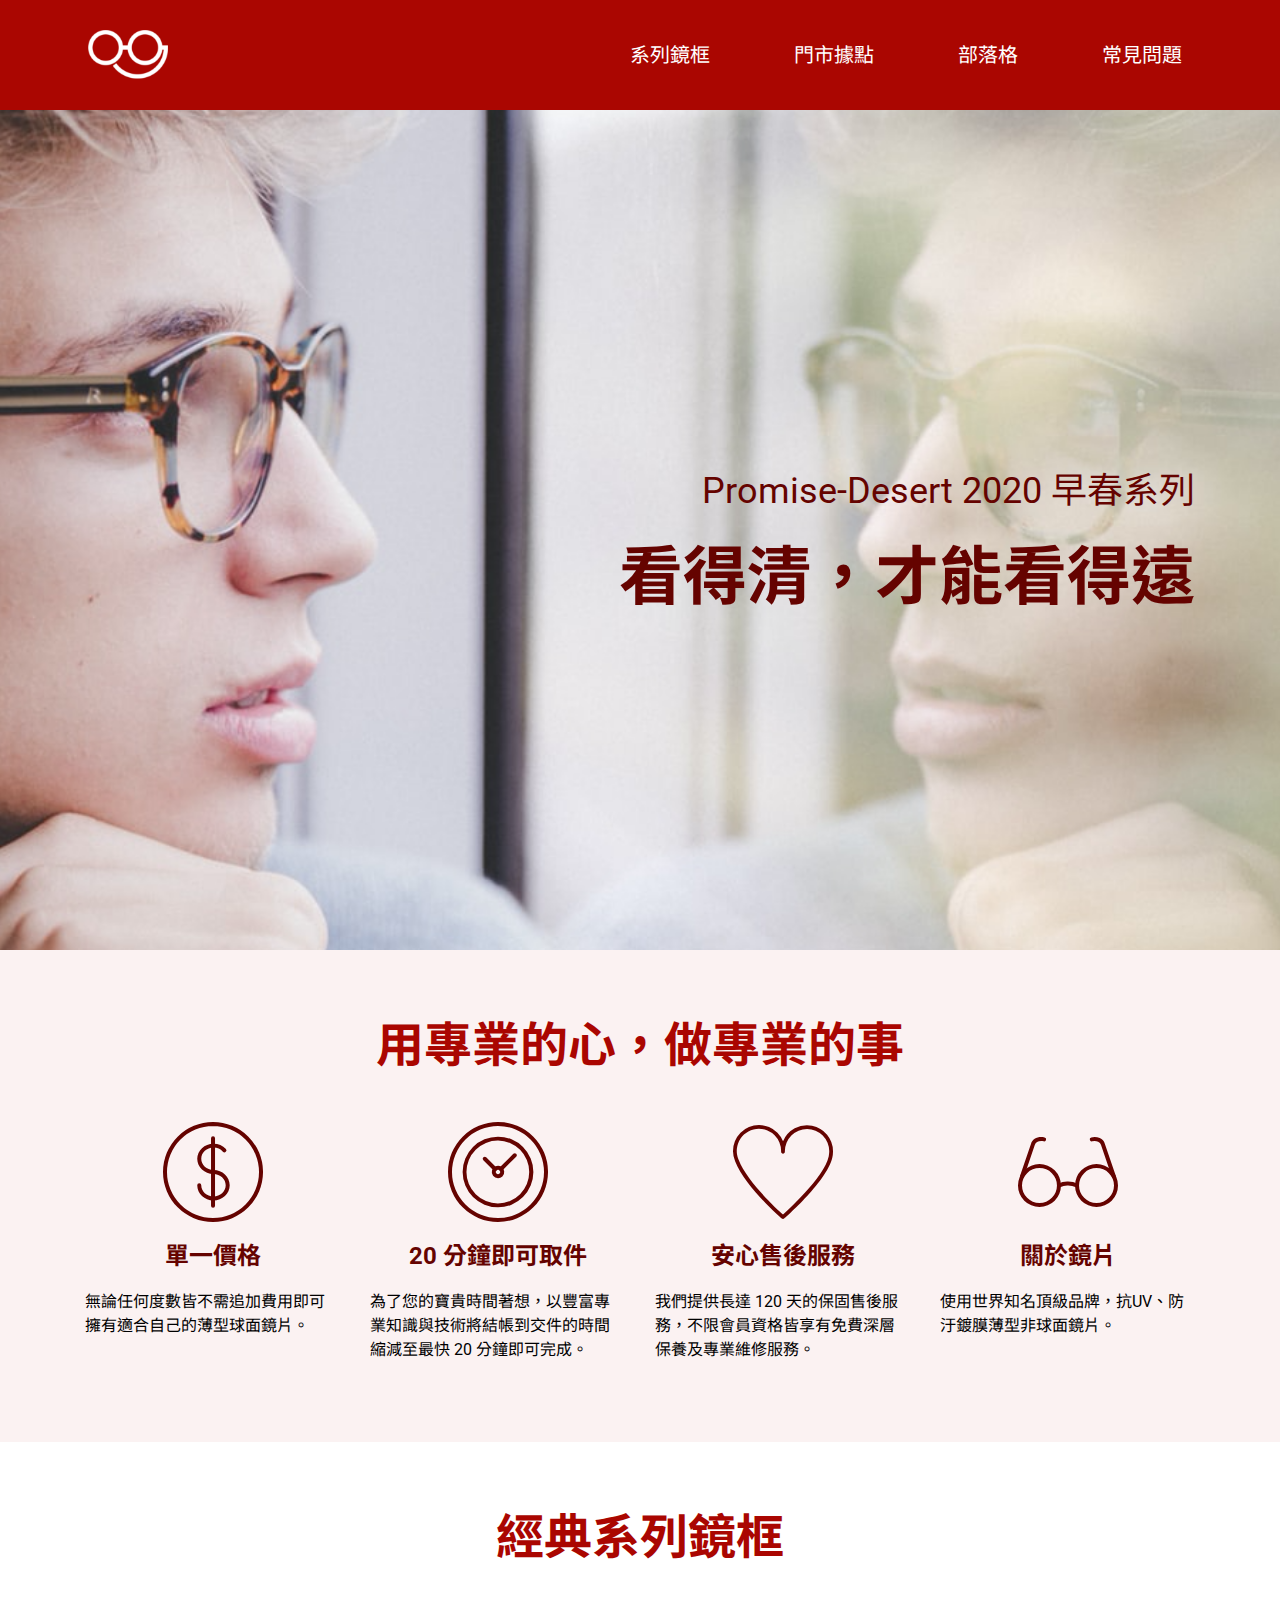
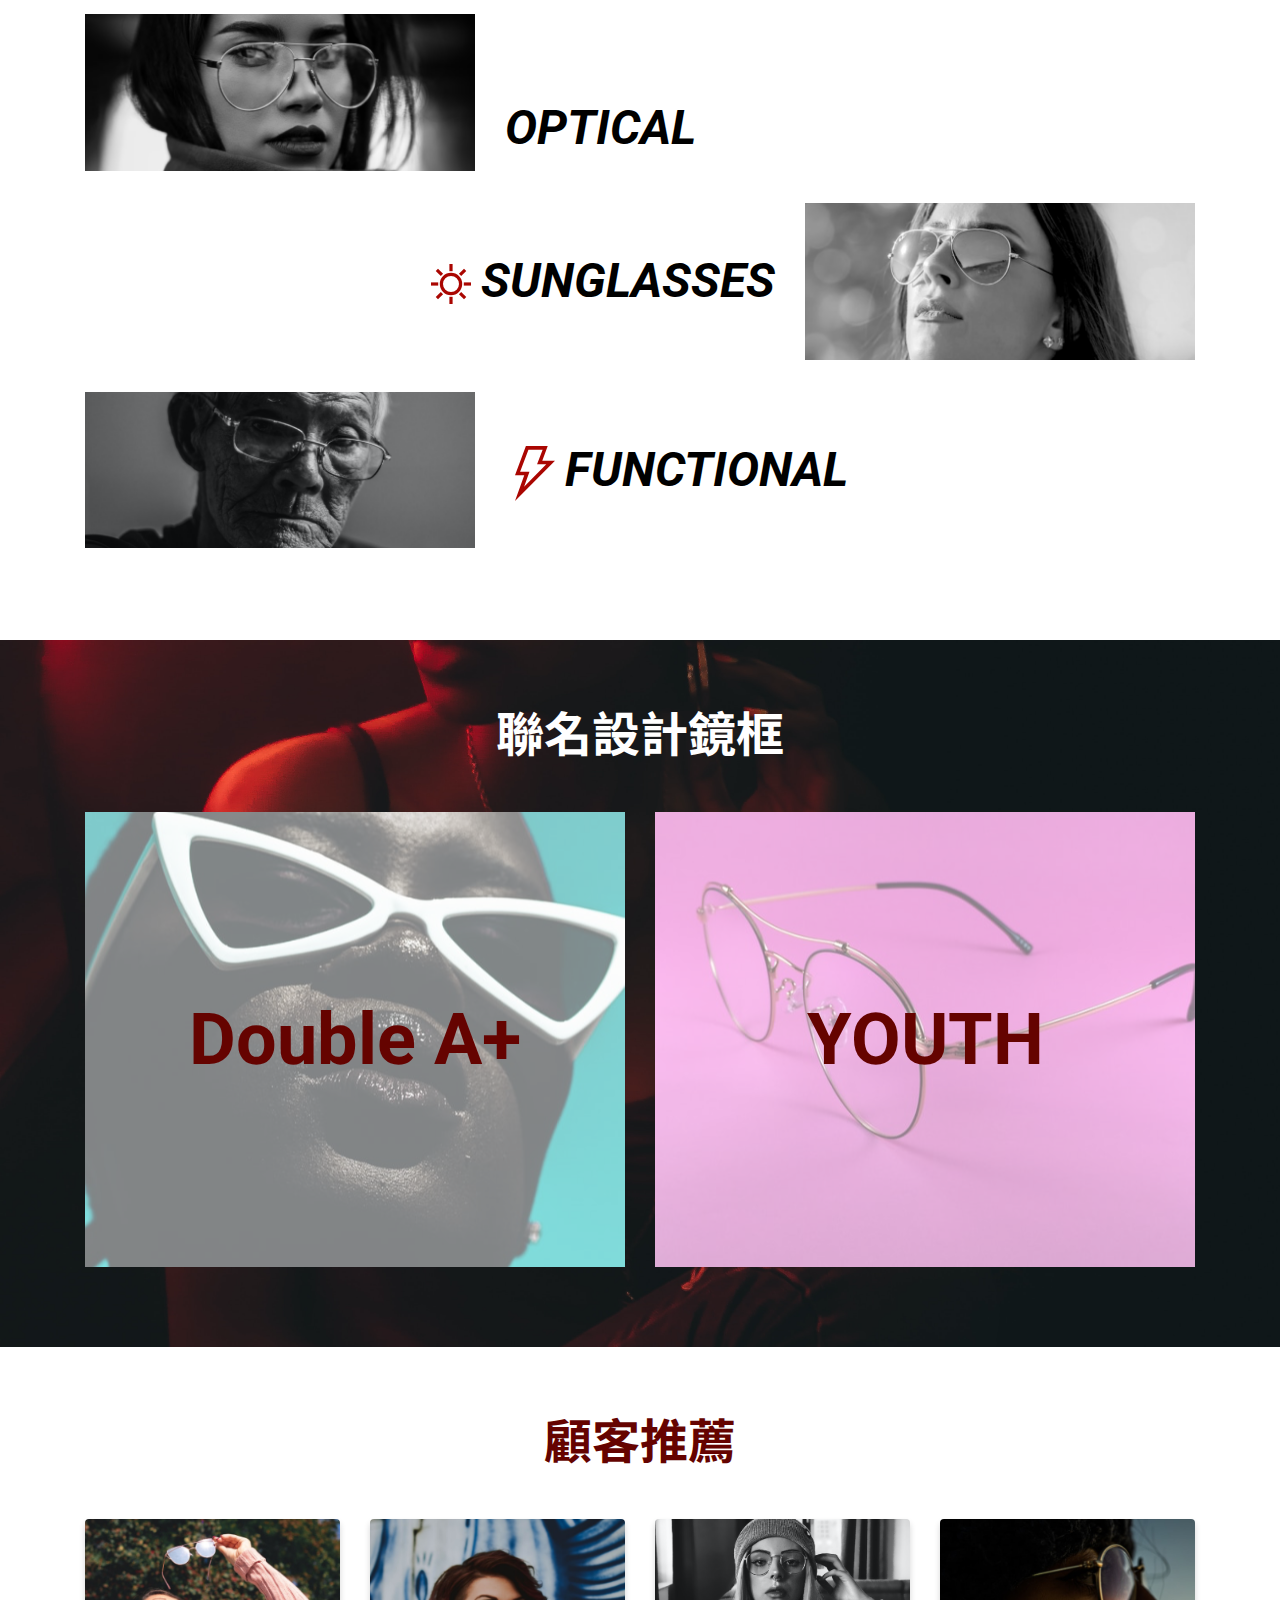
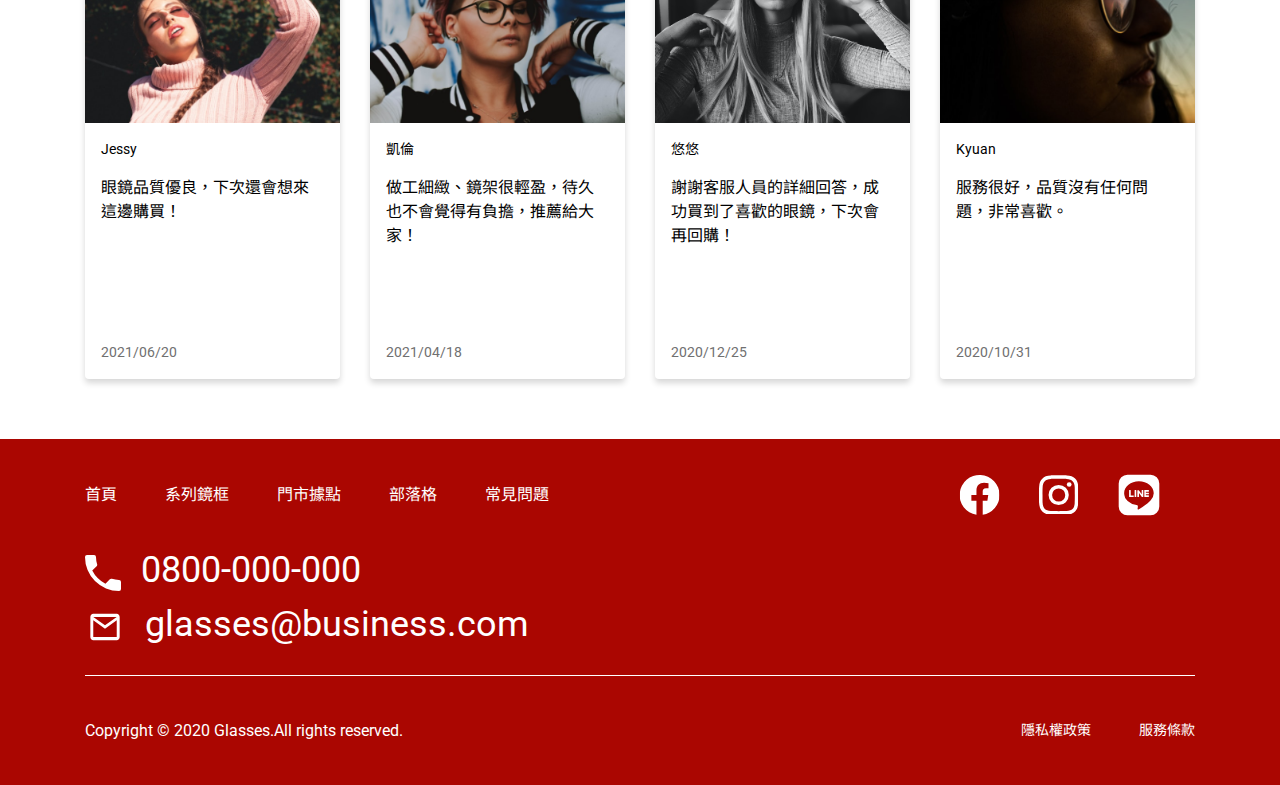
==== index.html @ 56a9c747 "Update 2021-07-23T05:06:41.231Z" ====
<!DOCTYPE html>
<html lang="en">
  <head>
    <meta charset="UTF-8" />
    <meta name="viewport" content="width=device-width, initial-scale=1.0" />
    <meta http-equiv="X-UA-Compatible" content="ie=edge" />
    <title>首頁</title>
    <link rel="stylesheet" href="./assets/style/all.css" />
    <link href="https://fonts.googleapis.com/css?family=Material+Icons|Material+Icons+Outlined|Material+Icons+Two+Tone|Material+Icons+Round|Material+Icons+Sharp" rel="stylesheet">
  </head>

  <body>
    <header class="header">
      <img src="assets/images/logo.png" alt="logo" class="logo" />
      <ul>
        <li class="nav-item"><a href="#" class="nav-link">系列鏡框</a></li>
        <li class="nav-item"><a href="#" class="nav-link">門市據點</a></li>
        <li class="nav-item"><a href="#" class="nav-link">部落格</a></li>
        <li class="nav-item"><a href="#" class="nav-link">常見問題</a></li>
      </ul>
    </header>

    
<!-- 第一區 banner -->
<div class="banner">
  <div class="container">
    <p><span>Promise-Desert 2020 早春系列</span><br>看得清，才能看得遠</p>
  </div>
</div>
<!-- 第二區 專業 profession -->
<section class="profession">
  <div class="container">
    <h2>用專業的心，做專業的事</h2>
    <ul>
      <li>
        <img src="./assets/images/icon-dollar.svg" alt="icon">
        <h3>單一價格</h3>
        <p>無論任何度數皆不需追加費用即可擁有適合自己的薄型球面鏡片。</p>
      </li>
      <li>
        <img src="./assets/images/icon-clock.svg" alt="icon">
        <h3>20 分鐘即可取件</h3>
        <p>為了您的寶貴時間著想，以豐富專業知識與技術將結帳到交件的時間縮減至最快 20 分鐘即可完成。</p>
      </li>
      <li>
        <img src="./assets/images/icon-heart.svg" alt="icon">
        <h3>安心售後服務</h3>
        <p>我們提供長達 120 天的保固售後服務，不限會員資格皆享有免費深層保養及專業維修服務。</p>
      </li>
      <li>
        <img src="./assets/images/icon-glasses.svg" alt="icon">
        <h3>關於鏡片</h3>
        <p>使用世界知名頂級品牌，抗UV、防汙鍍膜薄型非球面鏡片。</p>
      </li>
    </ul>
  </div>
</section>
<!-- 第三區 經典系列 classic -->
<section class="classic">
  <div class="container">
    <h2>經典系列鏡框</h2>
    <ul class="products-list">
      <li><img class="product" src="./assets/images/product-1.png" alt=""><p><span class="material-icons-outlined">
        auto_awesome
        </span>optical</p></li>
      <li class="row-reverse"><img class="product" src="./assets/images/product-2.png" alt=""><p><img class="icon" src="./assets/images/icon-sun.svg" alt="icon">sunglasses</p></li>
      <li><img class="product" src="./assets/images/product-3.png" alt=""><p><img class="icon" src="./assets/images/icon-thunder.svg" alt="icon">functional</p></li>
    </ul>
  </div>
</section>
<!-- 第四區 聯名設計 design -->
<section class="design">
  <div class="container">
    <h2>聯名設計鏡框</h2>
    <div class="design-products">
      <div class="design-product-1">
        <p>Double A+</p>
      </div>
      <div class="design-product-2">
        <p>YOUTH</p>
      </div>
    </div>
  </div>
</section>
<!-- 第五區 custom suggest -->
<section class="custom-suggest">
  <div class="container">
    <h2>顧客推薦</h2>
    <ul class="custom-list">
      <li>
        <div class="card">
          <div class="thumb-1"></div>
          <article>
            <div>
              <h3>Jessy</h3>
              <p>眼鏡品質優良，下次還會想來這邊購買！</p>
            </div>
            <span>2021/06/20</span>
          </article>
        </div>
      </li>
      <li>
        <div class="card">
          <div class="thumb-2"></div>
          <article>
            <div>
              <h3>凱倫</h3>
              <p>做工細緻、鏡架很輕盈，待久也不會覺得有負擔，推薦給大家！</p>
            </div>
            <span>2021/04/18</span>
          </article>
        </div>
      </li>
      <li>
        <div class="card">
          <div class="thumb-3"></div>
          <article>
            <div>
              <h3>悠悠</h3>
              <p>謝謝客服人員的詳細回答，成功買到了喜歡的眼鏡，下次會再回購！</p>
            </div>
            <span>2020/12/25</span>
          </article>
        </div>
      </li>
      <li>
        <div class="card">
          <div class="thumb-4"></div>
          <article>
            <div>
              <h3>Kyuan</h3>
              <p>服務很好，品質沒有任何問題，非常喜歡。</p>
            </div>
            <span>2020/10/31</span>
          </article>
        </div>
      </li>
    </ul>
  </div>
</section>


    <footer class="footer">
      <div class="container">
        <div class="nav">
          <div>
            <ul class="nav-list">
              <li><a href="#">首頁</a></li>
              <li><a href="#">系列鏡框</a></li>
              <li><a href="#">門市據點</a></li>
              <li><a href="#">部落格</a></li>
              <li><a href="#">常見問題</a></li>
            </ul>
            <ul class="contact-list">
              <li>
                <a href="telto:0800-000-000"
                  ><img
                    class="phone"
                    src="./assets/images/icon-phone.svg"
                    alt="icon-phone"
                  />0800-000-000</a
                >
              </li>
              <li>
                <a href="mailto:glasses@business.com"
                  ><img
                    class="mail"
                    src="./assets/images/icon-mail.svg"
                    alt="icon-phone"
                  />glasses@business.com</a
                >
              </li>
            </ul>
          </div>
          <ul class="social-list">
            <li>
              <a href="#"
                ><img src="./assets/images/icon-fb.svg" alt="facebook"
              /></a>
            </li>
            <li>
              <a href="#"
                ><img src="./assets/images/icon-ig.svg" alt="instagram"
              /></a>
            </li>
            <li>
              <a href="#"
                ><img src="./assets/images/icon-line.svg" alt="line"
              /></a>
            </li>
          </ul>
        </div>
        <div class="copyright">
          <p>Copyright © 2020 Glasses.All rights reserved.</p>
          <ul>
            <li><a href="#">隱私權政策</a></li>
            <li><a href="#">服務條款</a></li>
          </ul>
        </div>
      </div>
    </footer>
    <script src="./assets/js/vendors.js"></script>
    <script src="./assets/js/all.js"></script>
  </body>
</html>
---- assets/style/all.css ----
/* http://meyerweb.com/eric/tools/css/reset/ 
   v2.0 | 20110126
   License: none (public domain)
*/
@import url("https://fonts.googleapis.com/css2?family=Roboto:ital,wght@0,400;1,900&display=swap");
@import url("https://fonts.googleapis.com/css2?family=Noto+Sans+TC:wght@400;500;700&family=Roboto:ital,wght@0,400;0,500;1,900&display=swap");
html, body, div, span, applet, object, iframe,
h1, h2, h3, h4, h5, h6, p, blockquote, pre,
a, abbr, acronym, address, big, cite, code,
del, dfn, em, img, ins, kbd, q, s, samp,
small, strike, strong, sub, sup, tt, var,
b, u, i, center,
dl, dt, dd, ol, ul, li,
fieldset, form, label, legend,
table, caption, tbody, tfoot, thead, tr, th, td,
article, aside, canvas, details, embed,
figure, figcaption, footer, header, hgroup,
menu, nav, output, ruby, section, summary,
time, mark, audio, video {
  margin: 0;
  padding: 0;
  border: 0;
  font-size: 100%;
  font: inherit;
  vertical-align: baseline; }

/* HTML5 display-role reset for older browsers */
article, aside, details, figcaption, figure,
footer, header, hgroup, menu, nav, section {
  display: block; }

body {
  line-height: 1.5;
  font-family: "Roboto", "Noto Sans TC", -apple-system, BlinkMacSystemFont, "Microsoft JhengHei", "Segoe UI",  "Helvetica Neue", Arial, sans-serif, "Apple Color Emoji", "Segoe UI Emoji", "Segoe UI Symbol"; }

ol, ul {
  list-style: none; }

blockquote, q {
  quotes: none; }

blockquote:before, blockquote:after,
q:before, q:after {
  content: '';
  content: none; }

table {
  border-collapse: collapse;
  border-spacing: 0; }

img {
  max-width: 100%;
  height: auto;
  vertical-align: middle; }

*, *::before, *::after {
  -webkit-box-sizing: border-box;
          box-sizing: border-box; }

a {
  text-decoration: none;
  display: block; }

.container {
  max-width: 1140px;
  padding: 0 15px;
  margin: 0 auto;
  width: 100%; }

.row-reverse {
  -webkit-box-orient: horizontal;
  -webkit-box-direction: reverse;
      -ms-flex-direction: row-reverse;
          flex-direction: row-reverse; }

.m-0 {
  margin: 0; }

.header {
  background: #AA0601;
  display: -webkit-box;
  display: -ms-flexbox;
  display: flex;
  -webkit-box-pack: justify;
      -ms-flex-pack: justify;
          justify-content: space-between;
  padding: 30px 88px; }
  @media (max-width: 767px) {
    .header {
      padding: 0;
      -webkit-box-orient: vertical;
      -webkit-box-direction: normal;
          -ms-flex-direction: column;
              flex-direction: column;
      -ms-flex-wrap: wrap;
          flex-wrap: wrap;
      max-width: 100%; } }
  .header ul {
    display: -webkit-box;
    display: -ms-flexbox;
    display: flex;
    -ms-flex-wrap: wrap;
        flex-wrap: wrap;
    -webkit-box-align: center;
        -ms-flex-align: center;
            align-items: center; }
    .header ul .nav-item {
      margin-left: 64px; }
      @media (max-width: 768px) {
        .header ul .nav-item {
          margin-left: 40px; } }
      @media (max-width: 767px) {
        .header ul .nav-item {
          width: 50%;
          margin: 0;
          border: 1px solid #fff;
          text-align: center; } }
    .header ul .nav-link {
      color: #fff;
      font-size: 1.25rem;
      padding: 10px; }
  .header .logo {
    width: 80px;
    height: 49px; }
    @media (max-width: 767px) {
      .header .logo {
        -ms-flex-item-align: center;
            align-self: center;
        width: 48px;
        height: 29px;
        margin: 10px 0; } }

.footer {
  background: #AA0601;
  padding: 32px 0; }
  .footer .container {
    color: #fff; }
    .footer .container a {
      color: #fff; }
  .footer .nav {
    display: -webkit-box;
    display: -ms-flexbox;
    display: flex;
    -webkit-box-pack: justify;
        -ms-flex-pack: justify;
            justify-content: space-between;
    -webkit-box-align: start;
        -ms-flex-align: start;
            align-items: flex-start;
    margin-bottom: 24px; }
  .footer .nav-list {
    display: -webkit-box;
    display: -ms-flexbox;
    display: flex;
    margin-bottom: 24px; }
    .footer .nav-list li {
      margin-right: 24px; }
    .footer .nav-list a {
      padding: 12px 24px 12px 0; }
    @media (max-width: 767px) {
      .footer .nav-list {
        display: none; } }
  .footer .contact-list {
    font-size: 2.25rem; }
    .footer .contact-list .phone {
      margin-right: 20px;
      width: 36px;
      height: 36px; }
    .footer .contact-list .mail {
      margin-right: 20px;
      width: 40px;
      height: 32px; }
    @media (max-width: 767px) {
      .footer .contact-list {
        font-size: 1rem; }
        .footer .contact-list .phone {
          margin-right: 6.5px;
          width: 15px;
          height: 15px; }
        .footer .contact-list .mail {
          margin-right: 6.5px;
          width: 16px;
          height: 13px; } }
  .footer .social-list {
    display: -webkit-box;
    display: -ms-flexbox;
    display: flex; }
    .footer .social-list li {
      margin-right: 32px; }
    @media (max-width: 767px) {
      .footer .social-list img {
        width: 24px;
        height: 24px; } }
  .footer .copyright {
    display: -webkit-box;
    display: -ms-flexbox;
    display: flex;
    -webkit-box-pack: justify;
        -ms-flex-pack: justify;
            justify-content: space-between;
    -ms-flex-wrap: wrap;
        flex-wrap: wrap;
    -webkit-box-align: center;
        -ms-flex-align: center;
            align-items: center;
    border-top: 1px solid #fff;
    padding-top: 32px; }
    .footer .copyright ul {
      display: -webkit-box;
      display: -ms-flexbox;
      display: flex; }
    .footer .copyright li {
      margin-left: 24px; }
    .footer .copyright a {
      padding: 12px 0 12px 24px;
      font-size: 14px; }
    @media (max-width: 767px) {
      .footer .copyright p {
        width: 100%;
        font-size: 14px; }
      .footer .copyright ul {
        -webkit-box-orient: vertical;
        -webkit-box-direction: normal;
            -ms-flex-direction: column;
                flex-direction: column;
        -webkit-box-align: start;
            -ms-flex-align: start;
                align-items: flex-start; }
      .footer .copyright li {
        margin: 0; }
      .footer .copyright a {
        padding: 12px 24px 12px 0;
        font-size: 14px; } }

.banner {
  max-width: 100%;
  height: 840px;
  background: url("../images/banner.png") center no-repeat;
  background-size: cover;
  display: -webkit-box;
  display: -ms-flexbox;
  display: flex;
  -webkit-box-align: center;
      -ms-flex-align: center;
          align-items: center; }
  .banner p {
    text-align: right;
    font-size: 64px;
    font-weight: bold;
    color: #650300; }
  .banner span {
    font-size: 2.25rem;
    font-weight: normal; }

.profession {
  background-color: #FBF2F2;
  padding: 60px 0;
  text-align: center; }
  .profession h2 {
    font-weight: bold;
    font-size: 3rem;
    color: #AA0601; }
  .profession ul {
    margin-top: 40px;
    display: -webkit-box;
    display: -ms-flexbox;
    display: flex; }
    .profession ul h3 {
      margin: 16px 0;
      font-weight: bold;
      color: #650300;
      font-size: 1.5rem; }
    .profession ul li {
      width: 25%;
      margin-bottom: 20px;
      margin-right: 30px; }
      .profession ul li:last-child {
        margin: 0; }
    .profession ul p {
      text-align: left; }
    .profession ul img {
      width: 100px;
      height: 100px; }

.classic {
  padding: 60px 0; }
  .classic h2 {
    font-weight: bold;
    font-size: 3rem;
    color: #AA0601;
    margin-bottom: 40px;
    text-align: center; }
  .classic .products-list li {
    display: -webkit-box;
    display: -ms-flexbox;
    display: flex;
    -webkit-box-align: center;
        -ms-flex-align: center;
            align-items: center;
    margin-bottom: 32px; }
  .classic .products-list .icon {
    width: 40px;
    margin: 0 10px; }
  .classic .products-list .product {
    width: 390px; }
  .classic .products-list span {
    font-size: 3rem;
    color: #AA0601;
    margin-right: 10px; }
  .classic .products-list p {
    font-weight: bold;
    font-style: italic;
    font-size: 3rem;
    margin: 0 30px;
    text-transform: uppercase; }

.design {
  background: url("../images/bg.png") center no-repeat;
  background-size: cover;
  padding: 60px 0; }
  .design .design-products {
    display: -webkit-box;
    display: -ms-flexbox;
    display: flex;
    margin-bottom: 20px; }
  .design h2 {
    text-align: center;
    font-size: 3rem;
    color: #fff;
    font-weight: bold;
    margin-bottom: 40px; }
  .design .design-product-1 {
    width: 540px;
    height: 455px;
    position: relative;
    background-color: #fff;
    margin-right: 30px; }
    .design .design-product-1 p {
      position: relative;
      color: #650300;
      font-size: 72px;
      font-weight: bold;
      text-align: center;
      line-height: 455px; }
    .design .design-product-1::before {
      content: '';
      top: 0;
      left: 0;
      bottom: 0;
      right: 0;
      position: absolute;
      background: url("../images/product-8.png") center;
      opacity: 0.5; }
  .design .design-product-2 {
    width: 540px;
    height: 455px;
    position: relative;
    background-color: #fff; }
    .design .design-product-2 p {
      position: relative;
      color: #650300;
      font-size: 72px;
      font-weight: bold;
      text-align: center;
      line-height: 455px; }
    .design .design-product-2::before {
      content: '';
      top: 0;
      left: 0;
      bottom: 0;
      right: 0;
      position: absolute;
      background: url("../images/product-9.png") center;
      opacity: 0.5; }

.custom-suggest {
  padding: 60px 0; }
  .custom-suggest h2 {
    text-align: center;
    font-size: 3rem;
    color: #650300;
    font-weight: bold;
    margin-bottom: 40px; }
  .custom-suggest li {
    height: 460px;
    margin-right: 30px;
    width: 25%; }
    .custom-suggest li:last-child {
      margin: 0; }
  .custom-suggest .custom-list {
    display: -webkit-box;
    display: -ms-flexbox;
    display: flex;
    -webkit-box-pack: justify;
        -ms-flex-pack: justify;
            justify-content: space-between; }
    .custom-suggest .custom-list .card {
      border-radius: 4px;
      -webkit-box-shadow: 0 4px 6px #00000029;
              box-shadow: 0 4px 6px #00000029;
      min-height: 100%;
      display: -webkit-box;
      display: -ms-flexbox;
      display: flex;
      -webkit-box-orient: vertical;
      -webkit-box-direction: normal;
          -ms-flex-direction: column;
              flex-direction: column; }
      .custom-suggest .custom-list .card h3 {
        margin-bottom: 16px;
        font-size: 14px; }
      .custom-suggest .custom-list .card .thumb-1 {
        background: url("../images/rec-1.png");
        padding-top: 80%;
        background-size: cover;
        background-position: center center;
        border-radius: 4px 4px 0 0; }
      .custom-suggest .custom-list .card .thumb-2 {
        background: url("../images/rec-2.png");
        padding-top: 80%;
        background-size: cover;
        background-position: center center;
        border-radius: 4px 4px 0 0; }
      .custom-suggest .custom-list .card .thumb-3 {
        background: url("../images/rec-3.png");
        padding-top: 80%;
        background-size: cover;
        background-position: center center;
        border-radius: 4px 4px 0 0; }
      .custom-suggest .custom-list .card .thumb-4 {
        background: url("../images/rec-4.png");
        padding-top: 80%;
        background-size: cover;
        background-position: center center;
        border-radius: 4px 4px 0 0; }
      .custom-suggest .custom-list .card article {
        padding: 16px;
        display: -webkit-box;
        display: -ms-flexbox;
        display: flex;
        -webkit-box-orient: vertical;
        -webkit-box-direction: normal;
            -ms-flex-direction: column;
                flex-direction: column;
        -webkit-box-pack: justify;
            -ms-flex-pack: justify;
                justify-content: space-between;
        -webkit-box-flex: 1;
            -ms-flex: 1;
                flex: 1; }
      .custom-suggest .custom-list .card p {
        font-size: 16px; }
      .custom-suggest .custom-list .card span {
        font-size: 14px;
        color: #707070; }

/*# sourceMappingURL=all.css.map */
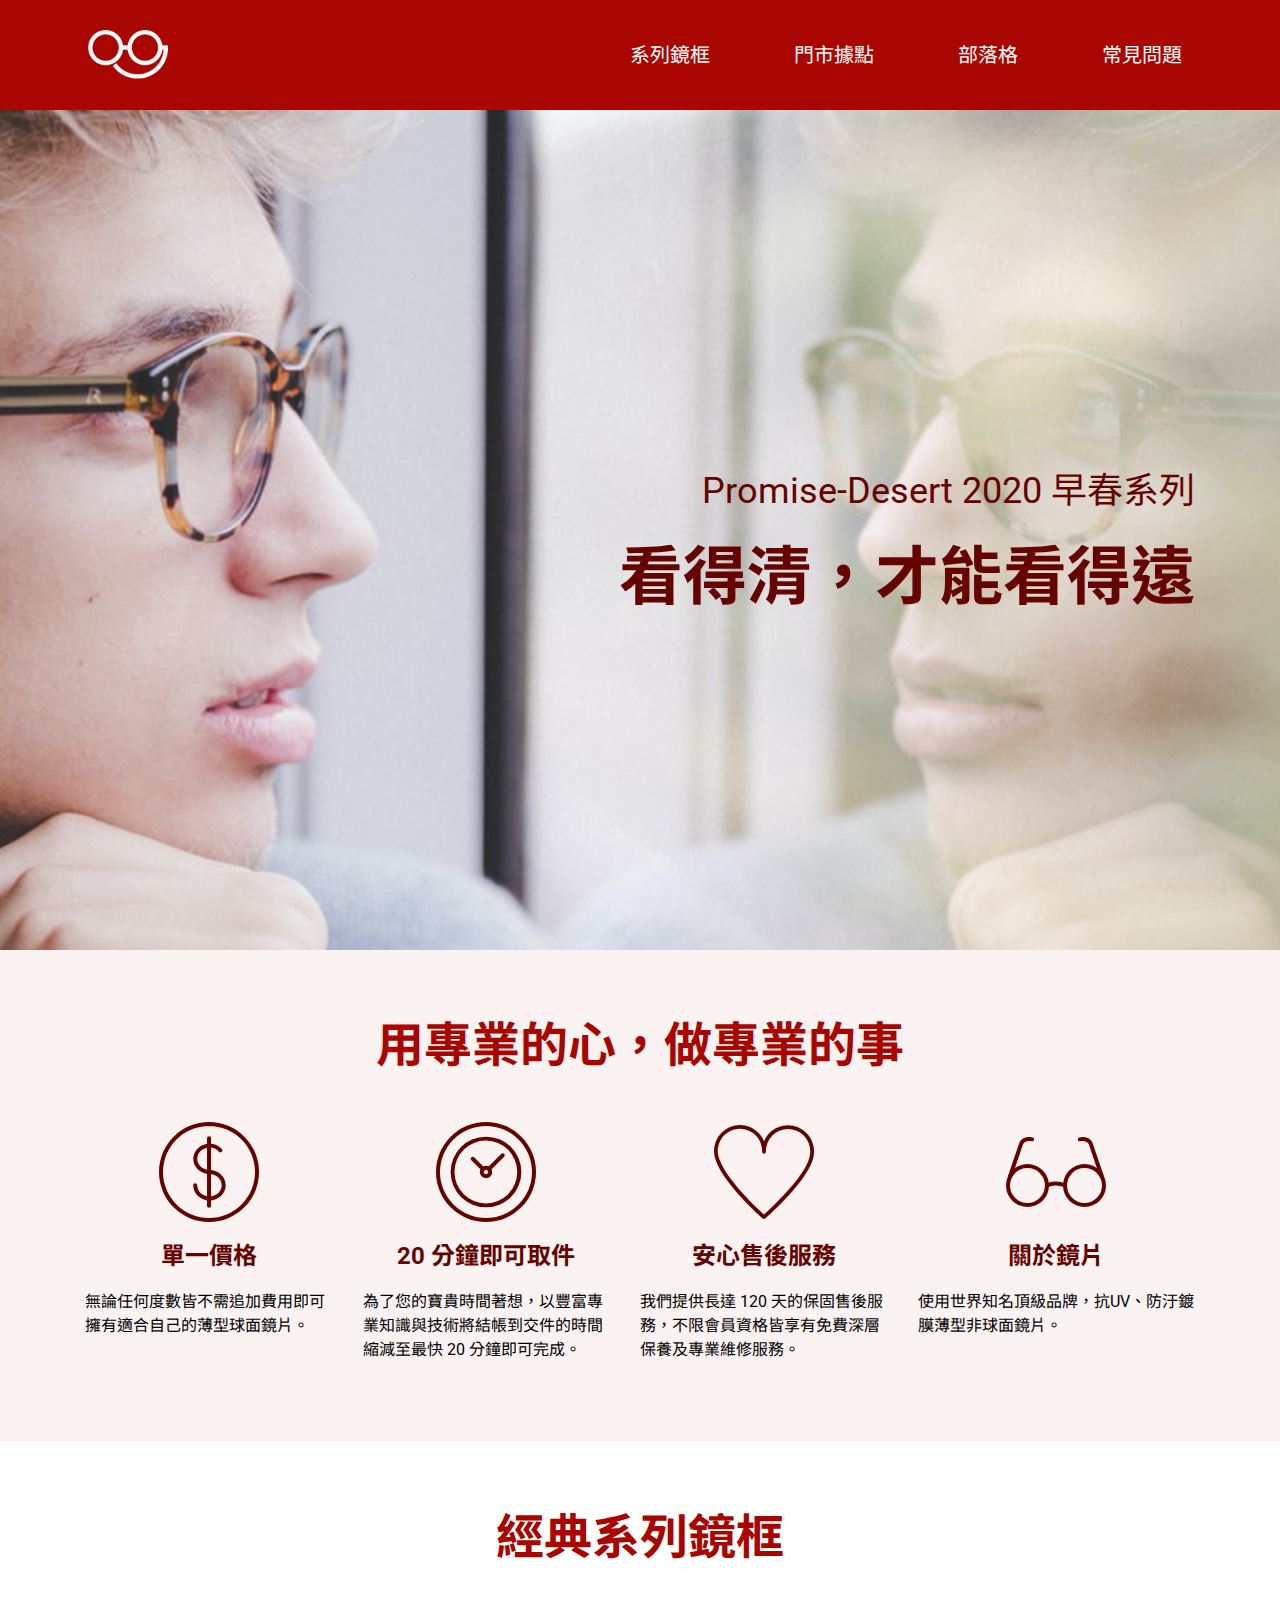
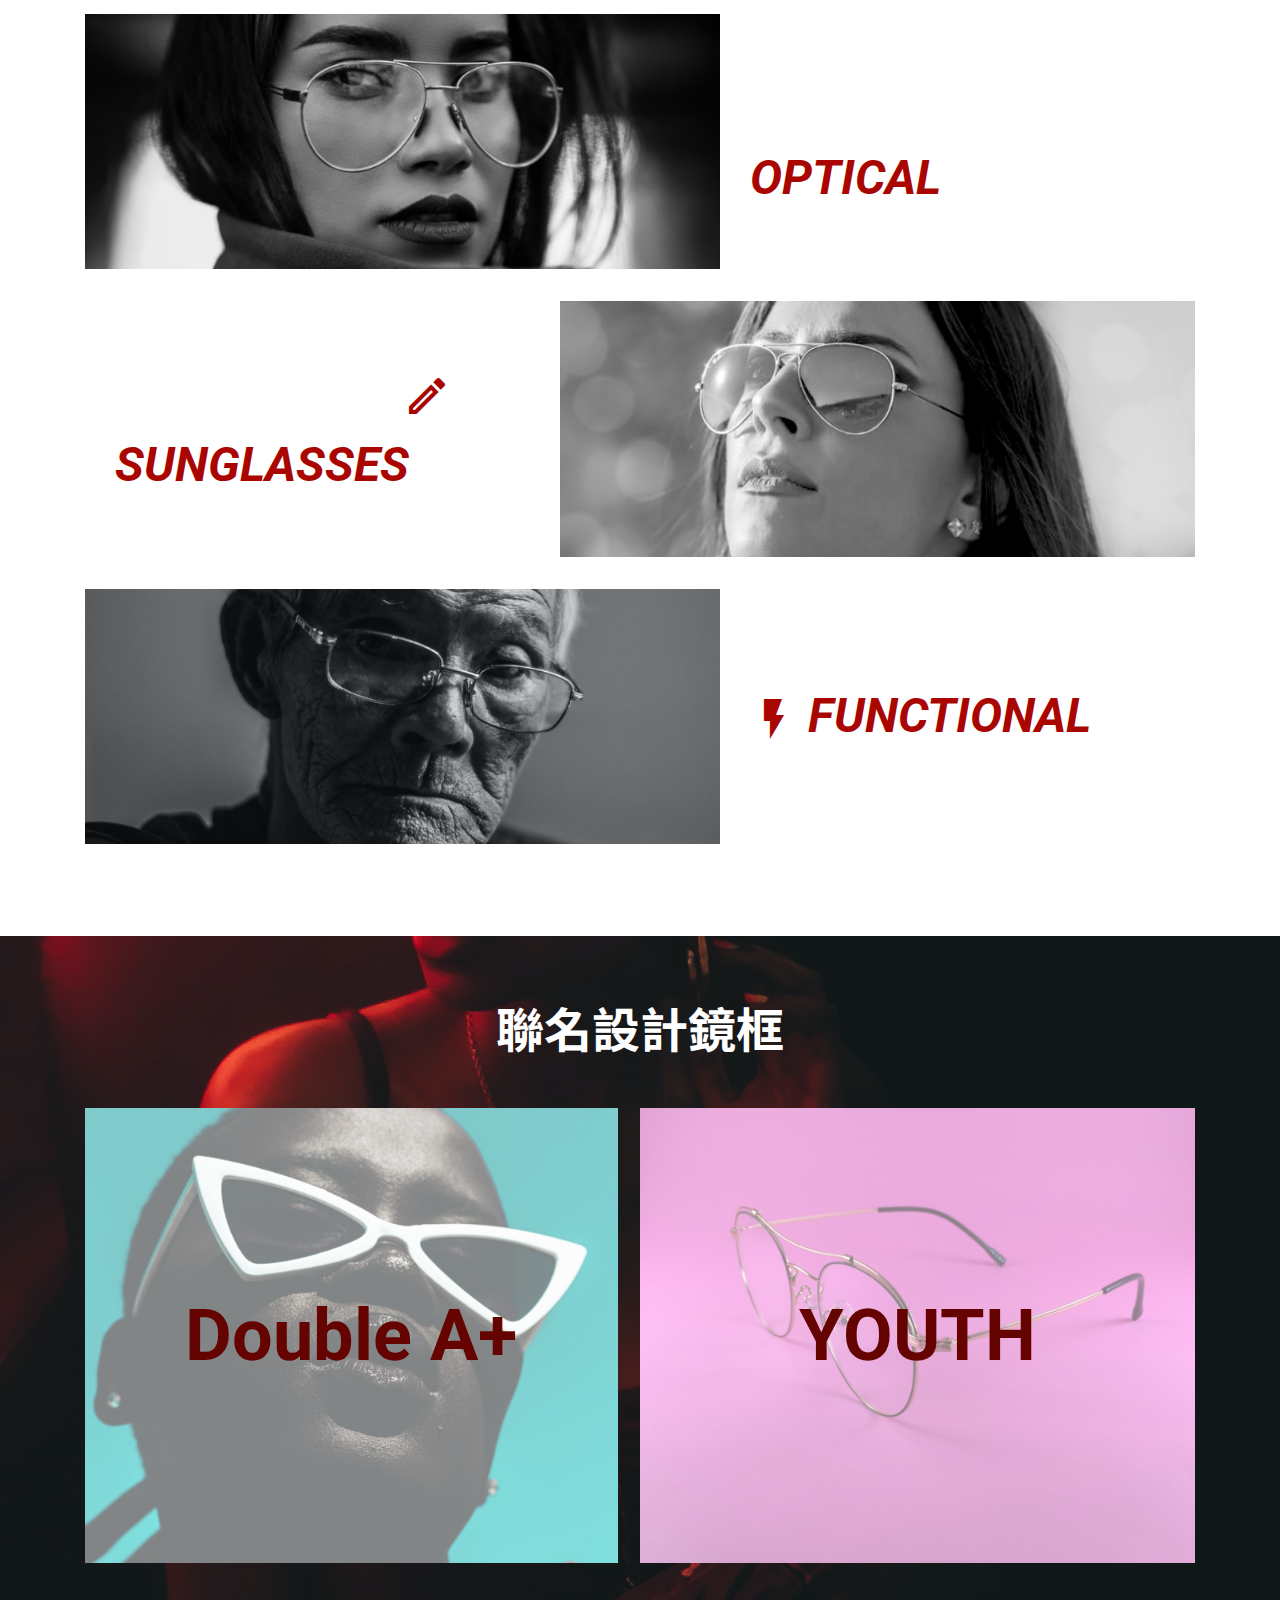
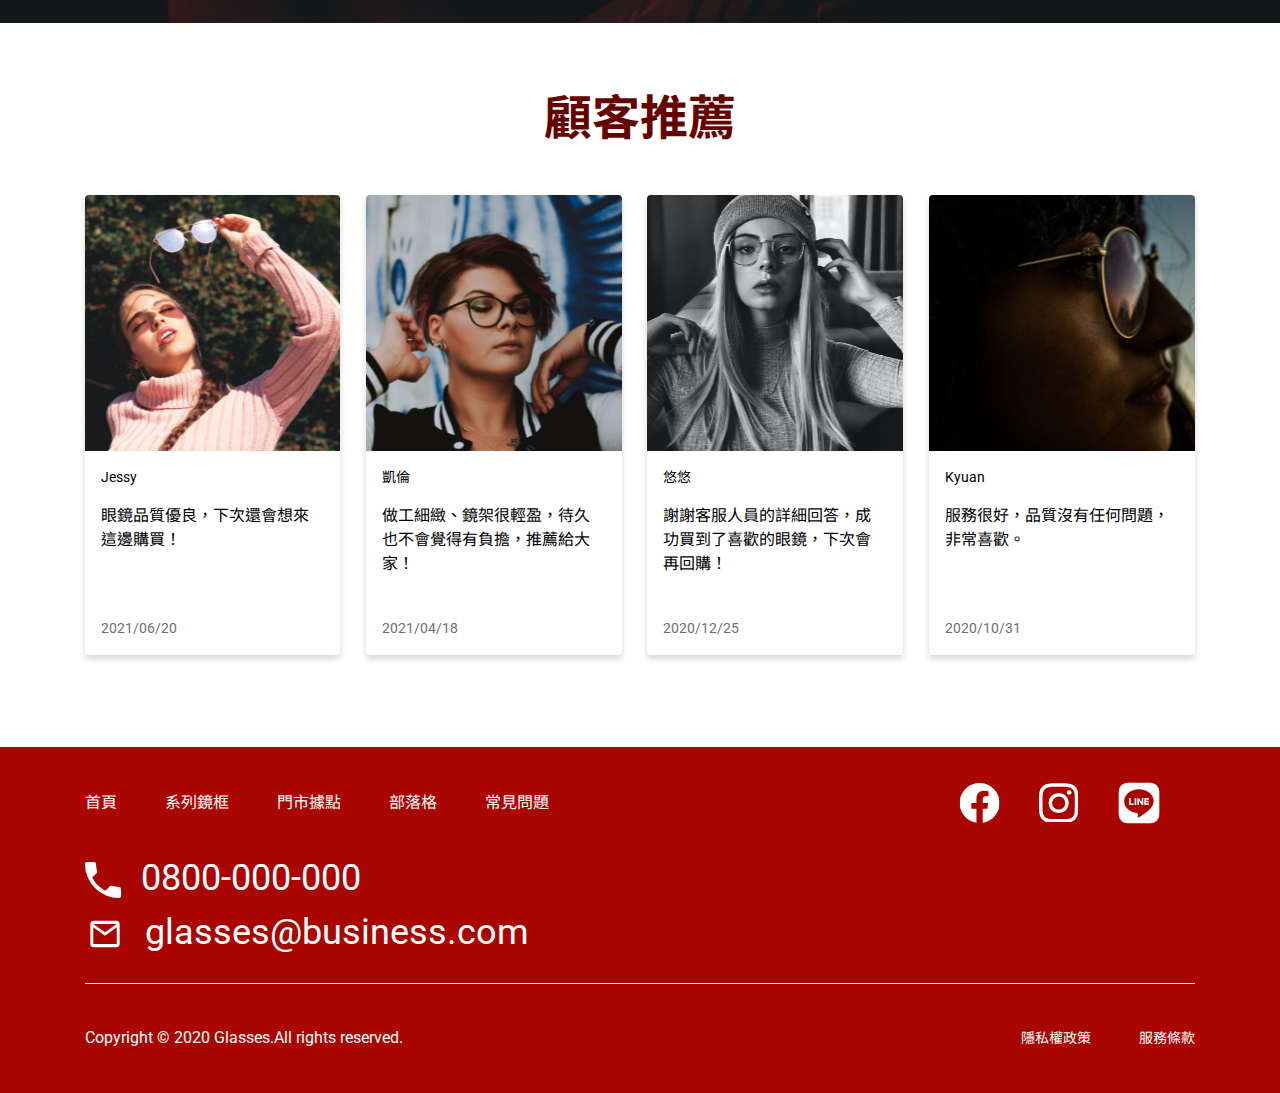
==== commit 2671a2dd: "Update 2021-07-23T08:34:49.226Z" ====
--- a/index.html
+++ b/index.html
@@ -60,11 +60,15 @@
   <div class="container">
     <h2>經典系列鏡框</h2>
     <ul class="products-list">
-      <li><img class="product" src="./assets/images/product-1.png" alt=""><p><span class="material-icons-outlined">
+      <li class="icon-1"><img class="product" src="./assets/images/product-1.png" alt=""><p><span class="material-icons-outlined">
         auto_awesome
         </span>optical</p></li>
-      <li class="row-reverse"><img class="product" src="./assets/images/product-2.png" alt=""><p><img class="icon" src="./assets/images/icon-sun.svg" alt="icon">sunglasses</p></li>
-      <li><img class="product" src="./assets/images/product-3.png" alt=""><p><img class="icon" src="./assets/images/icon-thunder.svg" alt="icon">functional</p></li>
+      <li class="row-reverse icon-2"><img class="product" src="./assets/images/product-2.png" alt=""><p><span class="material-icons-outlined">
+        light_mode
+        </span>sunglasses</p></li>
+      <li class="icon-3"><img class="product" src="./assets/images/product-3.png" alt=""><p><span class="material-icons-outlined">
+        flash_on
+        </span>functional</p></li>
     </ul>
   </div>
 </section>
@@ -89,7 +93,7 @@
     <ul class="custom-list">
       <li>
         <div class="card">
-          <div class="thumb-1"></div>
+          <div class="thumb thumb-1"></div>
           <article>
             <div>
               <h3>Jessy</h3>
@@ -101,7 +105,7 @@
       </li>
       <li>
         <div class="card">
-          <div class="thumb-2"></div>
+          <div class="thumb thumb-2"></div>
           <article>
             <div>
               <h3>凱倫</h3>
@@ -113,7 +117,7 @@
       </li>
       <li>
         <div class="card">
-          <div class="thumb-3"></div>
+          <div class="thumb thumb-3"></div>
           <article>
             <div>
               <h3>悠悠</h3>
@@ -125,7 +129,7 @@
       </li>
       <li>
         <div class="card">
-          <div class="thumb-4"></div>
+          <div class="thumb thumb-4"></div>
           <article>
             <div>
               <h3>Kyuan</h3>
--- a/assets/style/all.css
+++ b/assets/style/all.css
@@ -62,16 +62,27 @@
   display: block; }
 
 .container {
-  max-width: 1140px;
-  padding: 0 15px;
+  max-width: 1110px;
   margin: 0 auto;
   width: 100%; }
+  @media (max-width: 768px) {
+    .container {
+      max-width: 690px; } }
+  @media (max-width: 767px) {
+    .container {
+      padding: 0 15px; } }
 
 .row-reverse {
   -webkit-box-orient: horizontal;
   -webkit-box-direction: reverse;
       -ms-flex-direction: row-reverse;
           flex-direction: row-reverse; }
+  @media (max-width: 768px) {
+    .row-reverse {
+      -webkit-box-orient: horizontal;
+      -webkit-box-direction: normal;
+          -ms-flex-direction: row;
+              flex-direction: row; } }
 
 .m-0 {
   margin: 0; }
@@ -85,6 +96,9 @@
       -ms-flex-pack: justify;
           justify-content: space-between;
   padding: 30px 88px; }
+  @media (max-width: 768px) {
+    .header {
+      padding: 30px 40px; } }
   @media (max-width: 767px) {
     .header {
       padding: 0;
@@ -99,11 +113,13 @@
     display: -webkit-box;
     display: -ms-flexbox;
     display: flex;
-    -ms-flex-wrap: wrap;
-        flex-wrap: wrap;
     -webkit-box-align: center;
         -ms-flex-align: center;
             align-items: center; }
+    @media (max-width: 767px) {
+      .header ul {
+        -ms-flex-wrap: wrap;
+            flex-wrap: wrap; } }
     .header ul .nav-item {
       margin-left: 64px; }
       @media (max-width: 768px) {
@@ -187,7 +203,7 @@
     display: flex; }
     .footer .social-list li {
       margin-right: 32px; }
-    @media (max-width: 767px) {
+    @media (max-width: 768px) {
       .footer .social-list img {
         width: 24px;
         height: 24px; } }
@@ -248,9 +264,21 @@
     font-size: 64px;
     font-weight: bold;
     color: #650300; }
+    @media (max-width: 768px) {
+      .banner p {
+        font-size: 3rem; } }
+    @media (max-width: 767px) {
+      .banner p {
+        font-size: 2rem; } }
   .banner span {
     font-size: 2.25rem;
     font-weight: normal; }
+    @media (max-width: 768px) {
+      .banner span {
+        font-size: 1.25rem; } }
+    @media (max-width: 767px) {
+      .banner span {
+        font-size: 1rem; } }
 
 .profession {
   background-color: #FBF2F2;
@@ -260,11 +288,16 @@
     font-weight: bold;
     font-size: 3rem;
     color: #AA0601; }
+    @media (max-width: 767px) {
+      .profession h2 {
+        font-size: 1.5rem; } }
   .profession ul {
     margin-top: 40px;
     display: -webkit-box;
     display: -ms-flexbox;
-    display: flex; }
+    display: flex;
+    -ms-flex-wrap: wrap;
+        flex-wrap: wrap; }
     .profession ul h3 {
       margin: 16px 0;
       font-weight: bold;
@@ -273,9 +306,15 @@
     .profession ul li {
       width: 25%;
       margin-bottom: 20px;
-      margin-right: 30px; }
+      padding-right: 30px; }
+      @media (max-width: 768px) {
+        .profession ul li {
+          width: 50%; } }
+      @media (max-width: 767px) {
+        .profession ul li {
+          width: 100%; } }
       .profession ul li:last-child {
-        margin: 0; }
+        padding: 0; }
     .profession ul p {
       text-align: left; }
     .profession ul img {
@@ -290,6 +329,18 @@
     color: #AA0601;
     margin-bottom: 40px;
     text-align: center; }
+  @media (max-width: 767px) {
+    .classic .products-list {
+      display: -webkit-box;
+      display: -ms-flexbox;
+      display: flex;
+      -webkit-box-orient: vertical;
+      -webkit-box-direction: normal;
+          -ms-flex-direction: column;
+              flex-direction: column;
+      -webkit-box-align: center;
+          -ms-flex-align: center;
+              align-items: center; } }
   .classic .products-list li {
     display: -webkit-box;
     display: -ms-flexbox;
@@ -297,22 +348,91 @@
     -webkit-box-align: center;
         -ms-flex-align: center;
             align-items: center;
-    margin-bottom: 32px; }
-  .classic .products-list .icon {
-    width: 40px;
-    margin: 0 10px; }
+    margin-bottom: 32px;
+    position: relative; }
+    .classic .products-list li.icon-1::after {
+      font-family: 'Material Icons Outlined', 'roboto';
+      content: "auto_awesome\2004OPTICAL";
+      font-style: italic;
+      font-size: 28px;
+      position: absolute;
+      top: 50%;
+      left: 25%;
+      right: 0;
+      bottom: 0;
+      color: #AA0601;
+      -webkit-transform: translateX(6%) translateY(-25%);
+          -ms-transform: translateX(6%) translateY(-25%);
+              transform: translateX(6%) translateY(-25%);
+      display: none;
+      z-index: 1; }
+      @media (max-width: 767px) {
+        .classic .products-list li.icon-1::after {
+          display: block; } }
+    .classic .products-list li.icon-2::after {
+      font-family: 'Material Icons Outlined', 'roboto';
+      content: "light_mode\2004SUNGLASSES";
+      font-style: italic;
+      font-size: 28px;
+      position: absolute;
+      top: 50%;
+      left: 25%;
+      right: 0;
+      bottom: 0;
+      color: #AA0601;
+      -webkit-transform: translateX(6%) translateY(-25%);
+          -ms-transform: translateX(6%) translateY(-25%);
+              transform: translateX(6%) translateY(-25%);
+      display: none;
+      z-index: 1; }
+      @media (max-width: 767px) {
+        .classic .products-list li.icon-2::after {
+          display: block; } }
+    .classic .products-list li.icon-3::after {
+      font-family: 'Material Icons Outlined', 'roboto';
+      content: "flash_on\2004 FUNCTIONAL";
+      font-style: italic;
+      font-size: 28px;
+      position: absolute;
+      top: 50%;
+      left: 25%;
+      right: 0;
+      bottom: 0;
+      color: #AA0601;
+      -webkit-transform: translateX(6%) translateY(-25%);
+          -ms-transform: translateX(6%) translateY(-25%);
+              transform: translateX(6%) translateY(-25%);
+      display: none;
+      z-index: 1; }
+      @media (max-width: 767px) {
+        .classic .products-list li.icon-3::after {
+          display: block; } }
   .classic .products-list .product {
-    width: 390px; }
+    width: 635px; }
+    @media (max-width: 768px) {
+      .classic .products-list .product {
+        width: 390px; } }
   .classic .products-list span {
     font-size: 3rem;
     color: #AA0601;
-    margin-right: 10px; }
+    margin-right: 10px;
+    vertical-align: middle; }
+    @media (max-width: 768px) {
+      .classic .products-list span {
+        font-size: 1.75rem; } }
   .classic .products-list p {
     font-weight: bold;
     font-style: italic;
     font-size: 3rem;
     margin: 0 30px;
+    color: #AA0601;
     text-transform: uppercase; }
+    @media (max-width: 768px) {
+      .classic .products-list p {
+        font-size: 1.75rem; } }
+    @media (max-width: 767px) {
+      .classic .products-list p {
+        display: none; } }
 
 .design {
   background: url("../images/bg.png") center no-repeat;
@@ -322,7 +442,11 @@
     display: -webkit-box;
     display: -ms-flexbox;
     display: flex;
-    margin-bottom: 20px; }
+    -ms-flex-wrap: wrap;
+        flex-wrap: wrap;
+    -webkit-box-pack: justify;
+        -ms-flex-pack: justify;
+            justify-content: space-between; }
   .design h2 {
     text-align: center;
     font-size: 3rem;
@@ -330,11 +454,18 @@
     font-weight: bold;
     margin-bottom: 40px; }
   .design .design-product-1 {
-    width: 540px;
-    height: 455px;
+    width: 48%;
     position: relative;
     background-color: #fff;
-    margin-right: 30px; }
+    margin-right: 2%; }
+    @media (max-width: 768px) {
+      .design .design-product-1 {
+        height: 278px; } }
+    @media (max-width: 767px) {
+      .design .design-product-1 {
+        width: 100%;
+        margin-right: 0;
+        margin-bottom: 16px; } }
     .design .design-product-1 p {
       position: relative;
       color: #650300;
@@ -342,6 +473,10 @@
       font-weight: bold;
       text-align: center;
       line-height: 455px; }
+      @media (max-width: 768px) {
+        .design .design-product-1 p {
+          font-size: 2rem;
+          line-height: 278px; } }
     .design .design-product-1::before {
       content: '';
       top: 0;
@@ -349,13 +484,19 @@
       bottom: 0;
       right: 0;
       position: absolute;
-      background: url("../images/product-8.png") center;
+      background: url("../images/product-8.png") center no-repeat;
+      background-size: cover;
       opacity: 0.5; }
   .design .design-product-2 {
-    width: 540px;
-    height: 455px;
+    width: 50%;
     position: relative;
     background-color: #fff; }
+    @media (max-width: 768px) {
+      .design .design-product-2 {
+        height: 278px; } }
+    @media (max-width: 767px) {
+      .design .design-product-2 {
+        width: 100%; } }
     .design .design-product-2 p {
       position: relative;
       color: #650300;
@@ -363,6 +504,10 @@
       font-weight: bold;
       text-align: center;
       line-height: 455px; }
+      @media (max-width: 768px) {
+        .design .design-product-2 p {
+          font-size: 2rem;
+          line-height: 278px; } }
     .design .design-product-2::before {
       content: '';
       top: 0;
@@ -370,7 +515,8 @@
       bottom: 0;
       right: 0;
       position: absolute;
-      background: url("../images/product-9.png") center;
+      background: url("../images/product-9.png") center no-repeat;
+      background-size: cover;
       opacity: 0.5; }
 
 .custom-suggest {
@@ -383,17 +529,26 @@
     margin-bottom: 40px; }
   .custom-suggest li {
     height: 460px;
-    margin-right: 30px;
-    width: 25%; }
+    padding-right: 1%;
+    width: 24%;
+    margin-bottom: 32px; }
+    @media (max-width: 768px) {
+      .custom-suggest li {
+        width: 49%; } }
+    @media (max-width: 767px) {
+      .custom-suggest li {
+        width: 100%; } }
     .custom-suggest li:last-child {
-      margin: 0; }
+      padding: 0; }
   .custom-suggest .custom-list {
     display: -webkit-box;
     display: -ms-flexbox;
     display: flex;
     -webkit-box-pack: justify;
         -ms-flex-pack: justify;
-            justify-content: space-between; }
+            justify-content: space-between;
+    -ms-flex-wrap: wrap;
+        flex-wrap: wrap; }
     .custom-suggest .custom-list .card {
       border-radius: 4px;
       -webkit-box-shadow: 0 4px 6px #00000029;
@@ -409,30 +564,21 @@
       .custom-suggest .custom-list .card h3 {
         margin-bottom: 16px;
         font-size: 14px; }
+      .custom-suggest .custom-list .card .thumb {
+        padding-top: 256px;
+        border-radius: 4px 4px 0 0; }
       .custom-suggest .custom-list .card .thumb-1 {
-        background: url("../images/rec-1.png");
-        padding-top: 80%;
-        background-size: cover;
-        background-position: center center;
-        border-radius: 4px 4px 0 0; }
+        background: url("../images/rec-1.png") center no-repeat;
+        background-size: cover; }
       .custom-suggest .custom-list .card .thumb-2 {
-        background: url("../images/rec-2.png");
-        padding-top: 80%;
-        background-size: cover;
-        background-position: center center;
-        border-radius: 4px 4px 0 0; }
+        background: url("../images/rec-2.png") center no-repeat;
+        background-size: cover; }
       .custom-suggest .custom-list .card .thumb-3 {
-        background: url("../images/rec-3.png");
-        padding-top: 80%;
-        background-size: cover;
-        background-position: center center;
-        border-radius: 4px 4px 0 0; }
+        background: url("../images/rec-3.png") center no-repeat;
+        background-size: cover; }
       .custom-suggest .custom-list .card .thumb-4 {
-        background: url("../images/rec-4.png");
-        padding-top: 80%;
-        background-size: cover;
-        background-position: center center;
-        border-radius: 4px 4px 0 0; }
+        background: url("../images/rec-4.png") center no-repeat;
+        background-size: cover; }
       .custom-suggest .custom-list .card article {
         padding: 16px;
         display: -webkit-box;
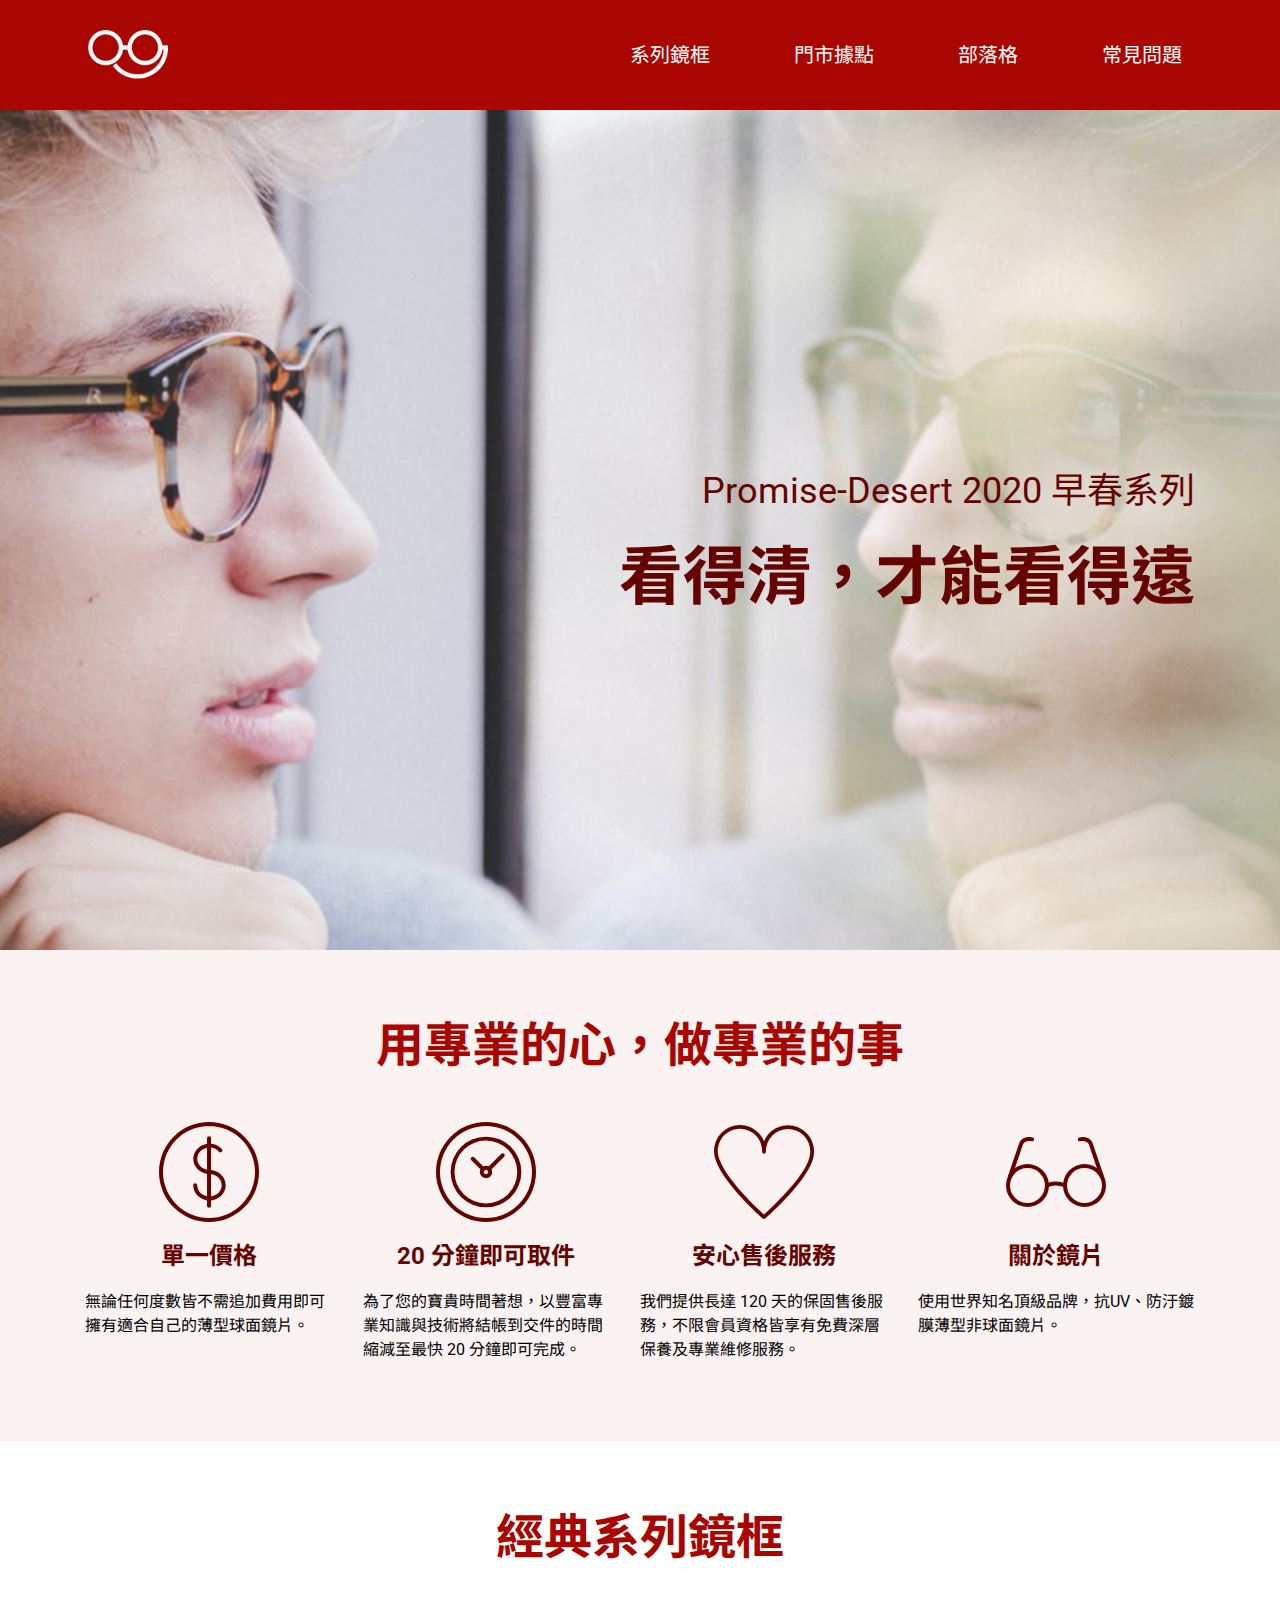
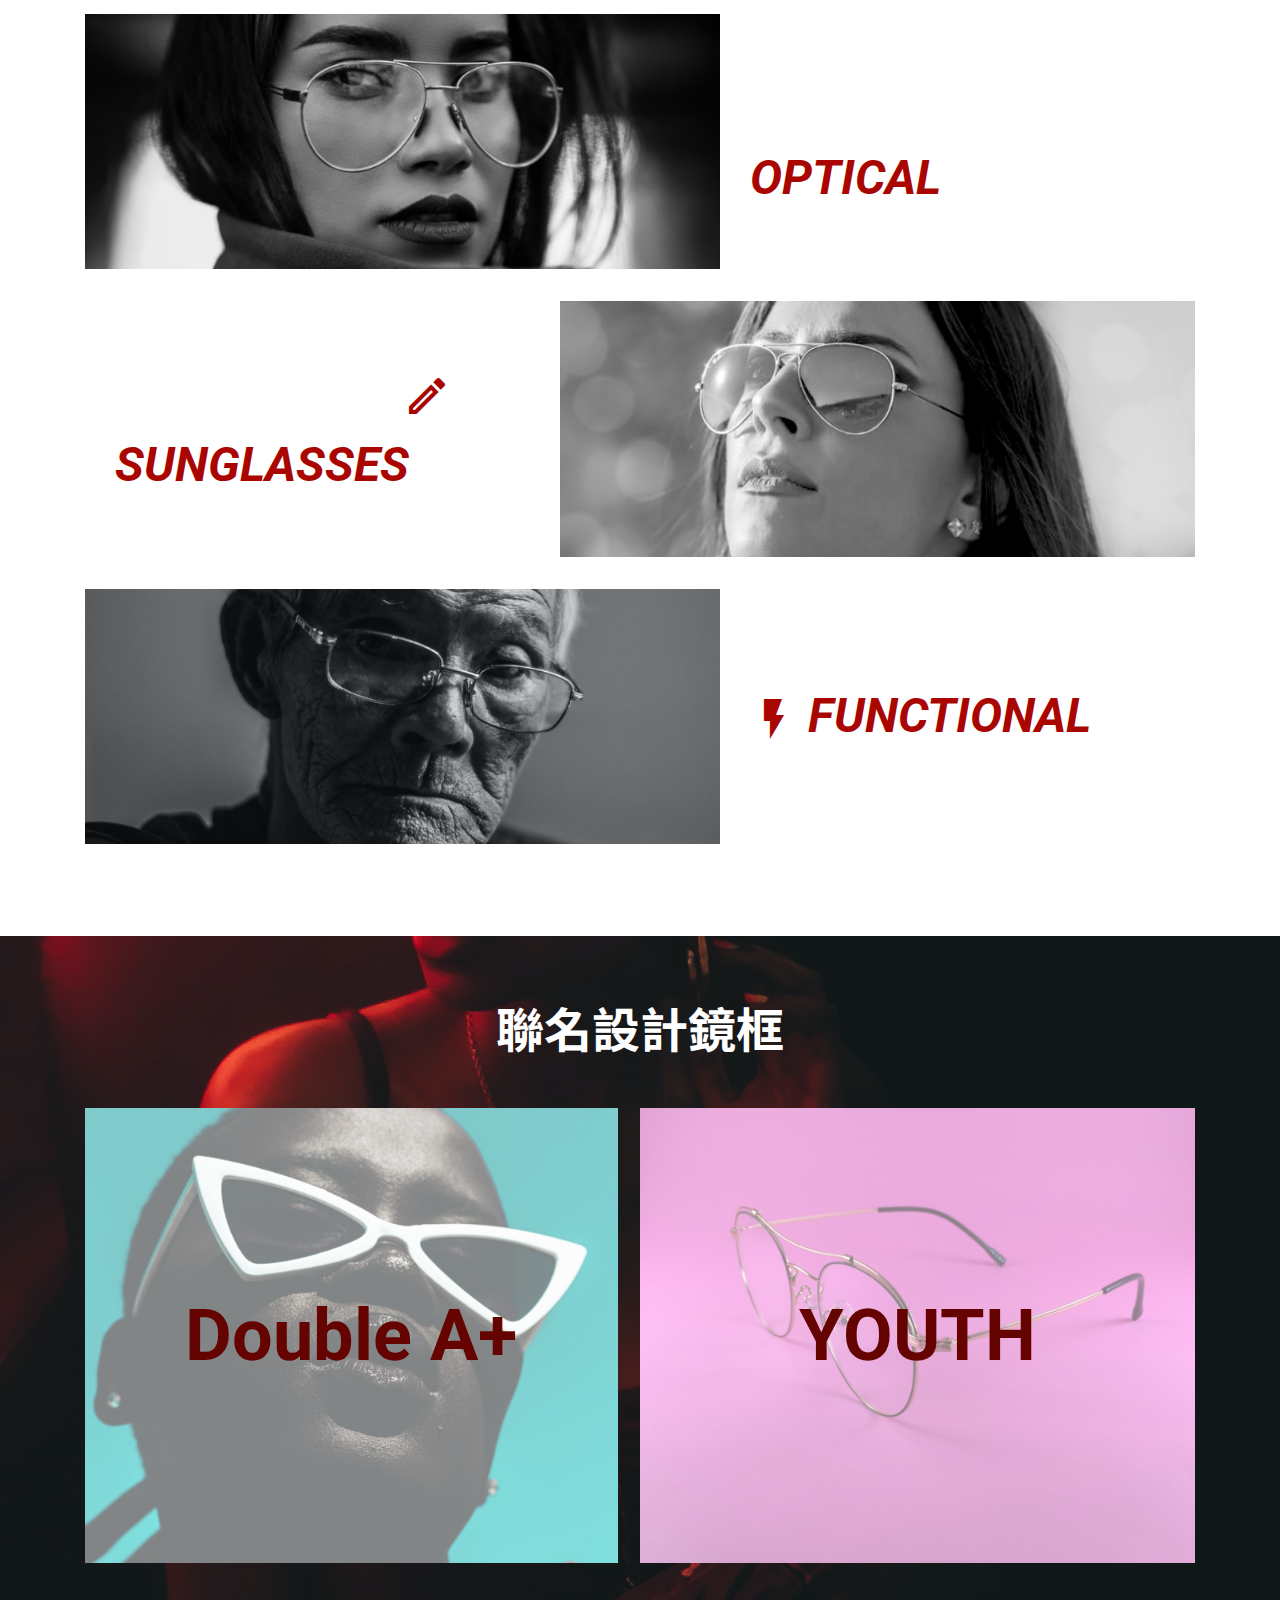
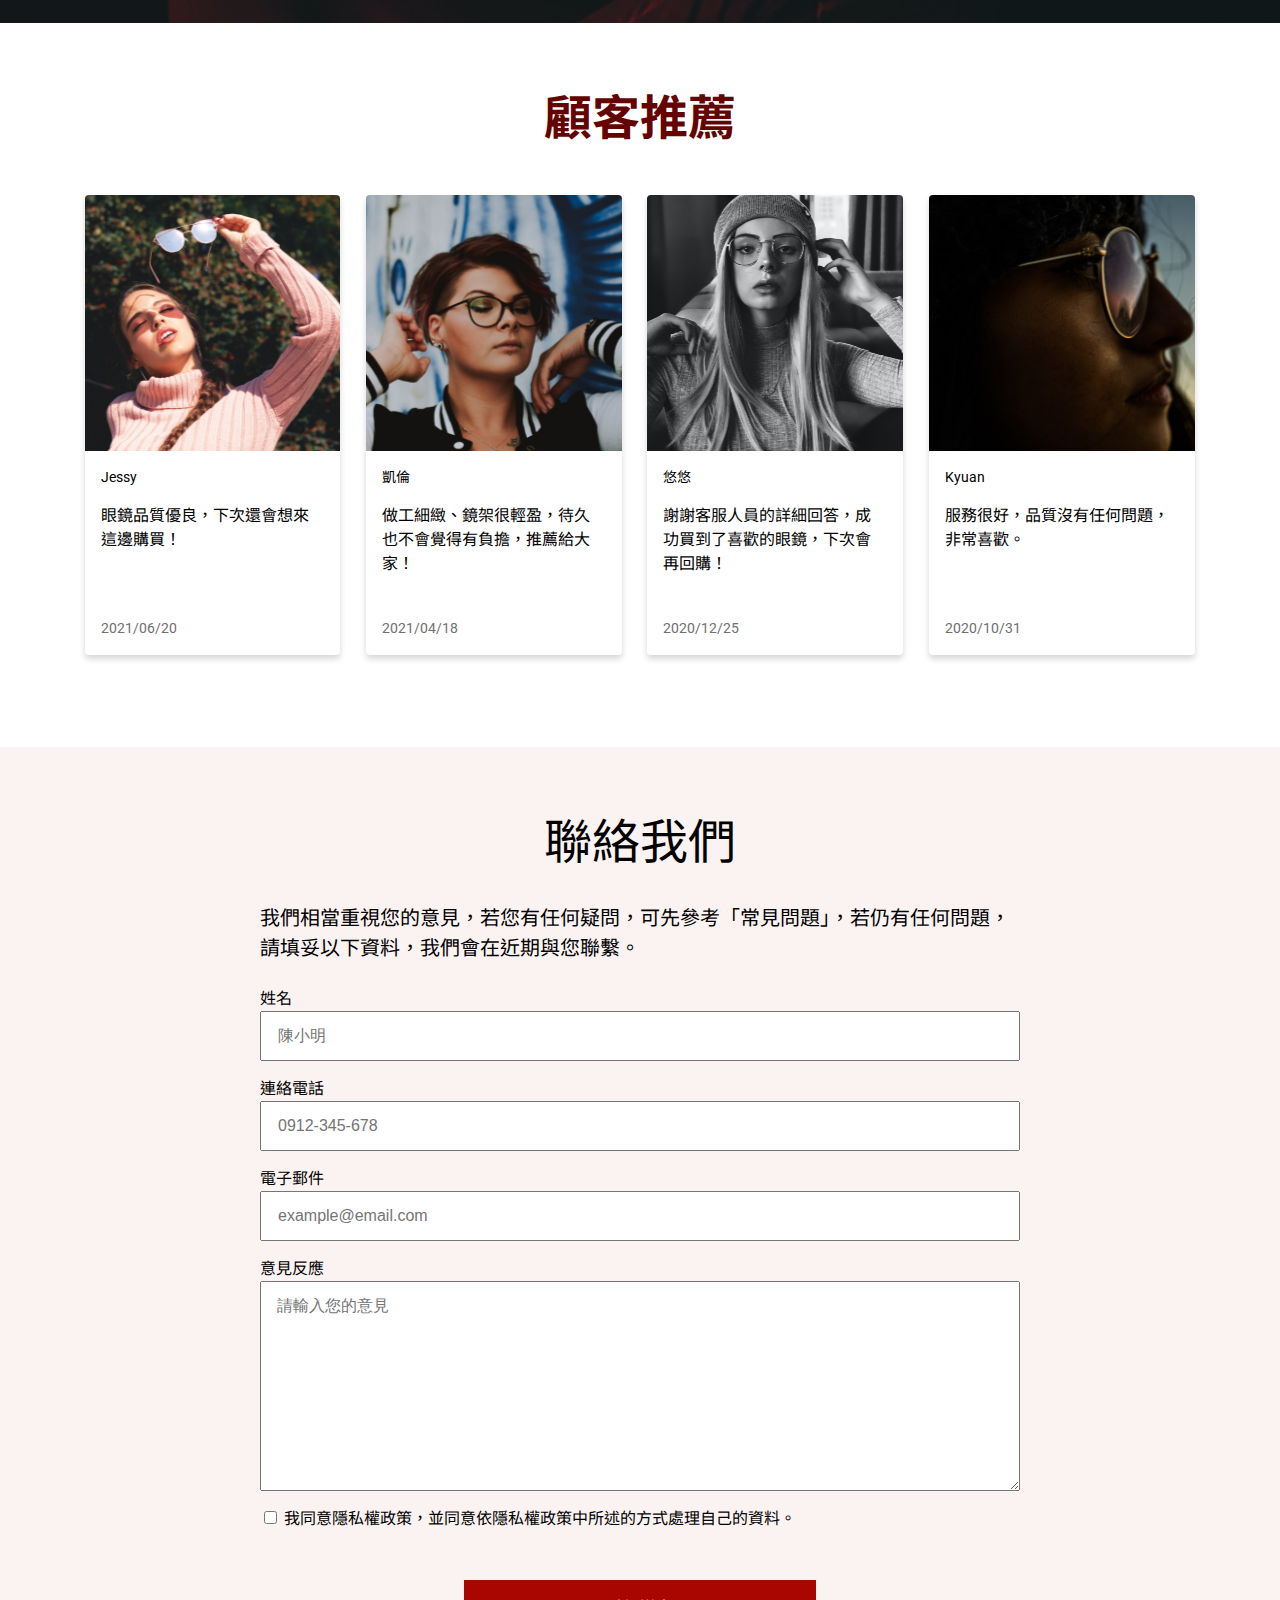
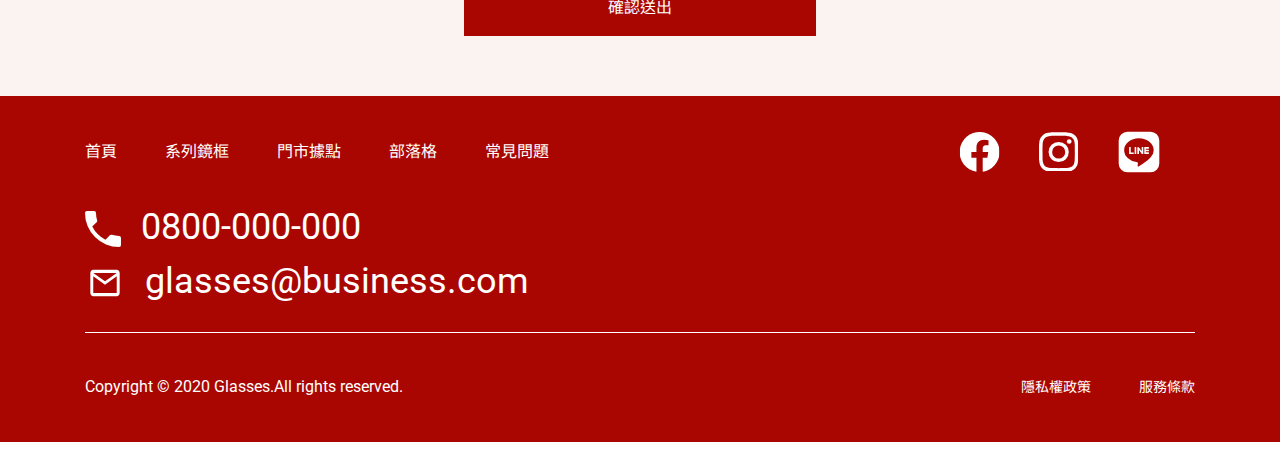
==== commit fcc667e0: "Update 2021-07-24T10:15:38.460Z" ====
--- a/index.html
+++ b/index.html
@@ -11,7 +11,9 @@
 
   <body>
     <header class="header">
-      <img src="assets/images/logo.png" alt="logo" class="logo" />
+      <a href="index.html">
+        <img src="assets/images/logo.png" alt="logo" class="logo" />
+      </a>
       <ul>
         <li class="nav-item"><a href="#" class="nav-link">系列鏡框</a></li>
         <li class="nav-item"><a href="#" class="nav-link">門市據點</a></li>
@@ -142,6 +144,40 @@
     </ul>
   </div>
 </section>
+<!-- 第六區 contact -->
+<section class="contact">
+  <div class="container">
+    <h2>聯絡我們
+    </h2>
+    <p>我們相當重視您的意見，若您有任何疑問，可先參考「常見問題」，若仍有任何問題，請填妥以下資料，我們會在近期與您聯繫。</p>
+    <form class="form">
+      <div class="form-group">
+        <label for="name">姓名</label>
+        <input id="name" type="text" placeholder="陳小明">
+      </div>
+      <div class="form-group">
+        <label for="tel">連絡電話</label>
+        <input id="tel" type="tel" placeholder="0912-345-678">
+      </div>
+      <div class="form-group">
+        <label for="email">電子郵件</label>
+        <input id="email" type="email" placeholder="example@email.com">
+      </div>
+      <div class="form-group">
+        <label for="message">意見反應</label>
+        <textarea id="message" cols="30" rows="10" placeholder="請輸入您的意見"></textarea>
+      </div>
+      <div class="form-group">
+        <input type="checkbox" id="private">
+        <label for="private">我同意隱私權政策，並同意依隱私權政策中所述的方式處理自己的資料。</label>
+      </div>
+      <div class="btn">
+        <a href="#" class="button">確認送出</a>
+      </div>
+    </form>
+  </div>
+</section>
+
 
 
     <footer class="footer">
@@ -149,15 +185,15 @@
         <div class="nav">
           <div>
             <ul class="nav-list">
-              <li><a href="#">首頁</a></li>
-              <li><a href="#">系列鏡框</a></li>
-              <li><a href="#">門市據點</a></li>
-              <li><a href="#">部落格</a></li>
-              <li><a href="#">常見問題</a></li>
+              <li><a class="nav-link" href="#">首頁</a></li>
+              <li><a class="nav-link" href="#">系列鏡框</a></li>
+              <li><a class="nav-link" href="#">門市據點</a></li>
+              <li><a class="nav-link" href="#">部落格</a></li>
+              <li><a class="nav-link" href="#">常見問題</a></li>
             </ul>
             <ul class="contact-list">
               <li>
-                <a href="telto:0800-000-000"
+                <a class="nav-link" href="telto:0800-000-000"
                   ><img
                     class="phone"
                     src="./assets/images/icon-phone.svg"
@@ -166,7 +202,7 @@
                 >
               </li>
               <li>
-                <a href="mailto:glasses@business.com"
+                <a class="nav-link" href="mailto:glasses@business.com"
                   ><img
                     class="mail"
                     src="./assets/images/icon-mail.svg"
@@ -178,17 +214,17 @@
           </div>
           <ul class="social-list">
             <li>
-              <a href="#"
+              <a class="nav-link" href="#"
                 ><img src="./assets/images/icon-fb.svg" alt="facebook"
               /></a>
             </li>
             <li>
-              <a href="#"
+              <a class="nav-link" href="#"
                 ><img src="./assets/images/icon-ig.svg" alt="instagram"
               /></a>
             </li>
             <li>
-              <a href="#"
+              <a class="nav-link" href="#"
                 ><img src="./assets/images/icon-line.svg" alt="line"
               /></a>
             </li>
@@ -197,8 +233,8 @@
         <div class="copyright">
           <p>Copyright © 2020 Glasses.All rights reserved.</p>
           <ul>
-            <li><a href="#">隱私權政策</a></li>
-            <li><a href="#">服務條款</a></li>
+            <li><a class="nav-link" href="#">隱私權政策</a></li>
+            <li><a class="nav-link" href="#">服務條款</a></li>
           </ul>
         </div>
       </div>
--- a/assets/style/all.css
+++ b/assets/style/all.css
@@ -1,3 +1,4 @@
+@charset "UTF-8";
 /* http://meyerweb.com/eric/tools/css/reset/ 
    v2.0 | 20110126
    License: none (public domain)
@@ -96,6 +97,8 @@
       -ms-flex-pack: justify;
           justify-content: space-between;
   padding: 30px 88px; }
+  .header a {
+    text-align: center; }
   @media (max-width: 768px) {
     .header {
       padding: 30px 40px; } }
@@ -134,7 +137,26 @@
     .header ul .nav-link {
       color: #fff;
       font-size: 1.25rem;
-      padding: 10px; }
+      padding: 10px;
+      position: relative; }
+      .header ul .nav-link::after {
+        content: '';
+        position: absolute;
+        left: 0;
+        right: 0;
+        top: 0;
+        bottom: 0;
+        background: #fff;
+        width: 0px;
+        height: 3px;
+        z-index: 5;
+        -webkit-transition: .3s;
+        -o-transition: .3s;
+        transition: .3s; }
+      .header ul .nav-link:hover {
+        color: #e6e6e6; }
+        .header ul .nav-link:hover::after {
+          width: 100%; }
   .header .logo {
     width: 80px;
     height: 49px; }
@@ -149,6 +171,19 @@
 .footer {
   background: #AA0601;
   padding: 32px 0; }
+  .footer .nav-link {
+    -webkit-transition: .3s;
+    -o-transition: .3s;
+    transition: .3s; }
+    .footer .nav-link:hover {
+      color: #000; }
+      .footer .nav-link:hover img {
+        -webkit-transition: .3s;
+        -o-transition: .3s;
+        transition: .3s;
+        -webkit-transform: scale(1.2);
+            -ms-transform: scale(1.2);
+                transform: scale(1.2); }
   .footer .container {
     color: #fff; }
     .footer .container a {
@@ -171,7 +206,7 @@
     margin-bottom: 24px; }
     .footer .nav-list li {
       margin-right: 24px; }
-    .footer .nav-list a {
+    .footer .nav-list .nav-link {
       padding: 12px 24px 12px 0; }
     @media (max-width: 767px) {
       .footer .nav-list {
@@ -203,6 +238,9 @@
     display: flex; }
     .footer .social-list li {
       margin-right: 32px; }
+      @media (max-width: 768px) {
+        .footer .social-list li {
+          margin-right: 24px; } }
     @media (max-width: 768px) {
       .footer .social-list img {
         width: 24px;
@@ -259,6 +297,9 @@
   -webkit-box-align: center;
       -ms-flex-align: center;
           align-items: center; }
+  @media (max-width: 767px) {
+    .banner {
+      height: 394px; } }
   .banner p {
     text-align: right;
     font-size: 64px;
@@ -351,59 +392,62 @@
     margin-bottom: 32px;
     position: relative; }
     .classic .products-list li.icon-1::after {
+      content: "auto_awesome OPTICAL";
       font-family: 'Material Icons Outlined', 'roboto';
-      content: "auto_awesome\2004OPTICAL";
       font-style: italic;
       font-size: 28px;
       position: absolute;
       top: 50%;
-      left: 25%;
+      left: 50%;
       right: 0;
       bottom: 0;
       color: #AA0601;
-      -webkit-transform: translateX(6%) translateY(-25%);
-          -ms-transform: translateX(6%) translateY(-25%);
-              transform: translateX(6%) translateY(-25%);
+      -webkit-transform: translateX(-50%) translateY(-50%);
+          -ms-transform: translateX(-50%) translateY(-50%);
+              transform: translateX(-50%) translateY(-50%);
       display: none;
-      z-index: 1; }
+      z-index: 1;
+      white-space: nowrap; }
       @media (max-width: 767px) {
         .classic .products-list li.icon-1::after {
           display: block; } }
     .classic .products-list li.icon-2::after {
+      content: "light_mode SUNGLASSES";
       font-family: 'Material Icons Outlined', 'roboto';
-      content: "light_mode\2004SUNGLASSES";
       font-style: italic;
       font-size: 28px;
       position: absolute;
       top: 50%;
-      left: 25%;
+      left: 50%;
       right: 0;
       bottom: 0;
       color: #AA0601;
-      -webkit-transform: translateX(6%) translateY(-25%);
-          -ms-transform: translateX(6%) translateY(-25%);
-              transform: translateX(6%) translateY(-25%);
+      -webkit-transform: translateX(-50%) translateY(-50%);
+          -ms-transform: translateX(-50%) translateY(-50%);
+              transform: translateX(-50%) translateY(-50%);
       display: none;
-      z-index: 1; }
+      z-index: 1;
+      white-space: nowrap; }
       @media (max-width: 767px) {
         .classic .products-list li.icon-2::after {
           display: block; } }
     .classic .products-list li.icon-3::after {
+      content: "flash_on FUNCTIONAL";
       font-family: 'Material Icons Outlined', 'roboto';
-      content: "flash_on\2004 FUNCTIONAL";
       font-style: italic;
       font-size: 28px;
       position: absolute;
       top: 50%;
-      left: 25%;
+      left: 50%;
       right: 0;
       bottom: 0;
       color: #AA0601;
-      -webkit-transform: translateX(6%) translateY(-25%);
-          -ms-transform: translateX(6%) translateY(-25%);
-              transform: translateX(6%) translateY(-25%);
+      -webkit-transform: translateX(-50%) translateY(-50%);
+          -ms-transform: translateX(-50%) translateY(-50%);
+              transform: translateX(-50%) translateY(-50%);
       display: none;
-      z-index: 1; }
+      z-index: 1;
+      white-space: nowrap; }
       @media (max-width: 767px) {
         .classic .products-list li.icon-3::after {
           display: block; } }
@@ -560,7 +604,14 @@
       -webkit-box-orient: vertical;
       -webkit-box-direction: normal;
           -ms-flex-direction: column;
-              flex-direction: column; }
+              flex-direction: column;
+      position: relative;
+      -webkit-transition: .5s;
+      -o-transition: .5s;
+      transition: .5s;
+      top: 0; }
+      .custom-suggest .custom-list .card:hover {
+        top: -2px; }
       .custom-suggest .custom-list .card h3 {
         margin-bottom: 16px;
         font-size: 14px; }
@@ -600,4 +651,79 @@
         font-size: 14px;
         color: #707070; }
 
+.contact {
+  background-color: #FBF2F2;
+  padding: 60px 0; }
+  .contact .container {
+    max-width: 760px; }
+    @media (max-width: 768px) {
+      .contact .container {
+        max-width: 450px; } }
+  .contact h2 {
+    font-size: 3rem;
+    text-align: center; }
+  .contact p {
+    margin: 24px 0;
+    font-size: 1.25rem; }
+    @media (max-width: 768px) {
+      .contact p {
+        font-size: 1rem; } }
+  .contact .form {
+    margin-bottom: 20px;
+    display: -webkit-box;
+    display: -ms-flexbox;
+    display: flex;
+    -webkit-box-orient: vertical;
+    -webkit-box-direction: normal;
+        -ms-flex-direction: column;
+            flex-direction: column;
+    -webkit-box-align: stretch;
+        -ms-flex-align: stretch;
+            align-items: stretch;
+    -ms-flex-line-pack: center;
+        align-content: center;
+    margin: 0 auto; }
+    .contact .form .btn {
+      display: -webkit-box;
+      display: -ms-flexbox;
+      display: flex;
+      -webkit-box-pack: center;
+          -ms-flex-pack: center;
+              justify-content: center; }
+    .contact .form .button {
+      padding: 1rem 9rem;
+      background: #AA0601;
+      display: inline-block;
+      color: #fff;
+      margin: 0 auto;
+      -webkit-transition: .5s;
+      -o-transition: .5s;
+      transition: .5s; }
+      @media (max-width: 768px) {
+        .contact .form .button {
+          padding: 1rem 4.8rem; } }
+      .contact .form .button:hover {
+        background: #770401; }
+  .contact .form-group {
+    margin-bottom: 16px; }
+    .contact .form-group label {
+      display: inline-block; }
+      @media (max-width: 768px) {
+        .contact .form-group label {
+          font-size: 14px;
+          display: inline; } }
+    .contact .form-group input, .contact .form-group textarea {
+      display: block;
+      width: 100%;
+      padding: 14px 1rem;
+      font-size: 1rem; }
+    .contact .form-group input[type="checkbox"] {
+      width: inherit;
+      display: inline;
+      margin-bottom: 40px; }
+      @media (max-width: 768px) {
+        .contact .form-group input[type="checkbox"] {
+          margin-bottom: 0;
+          display: inline-block; } }
+
 /*# sourceMappingURL=all.css.map */
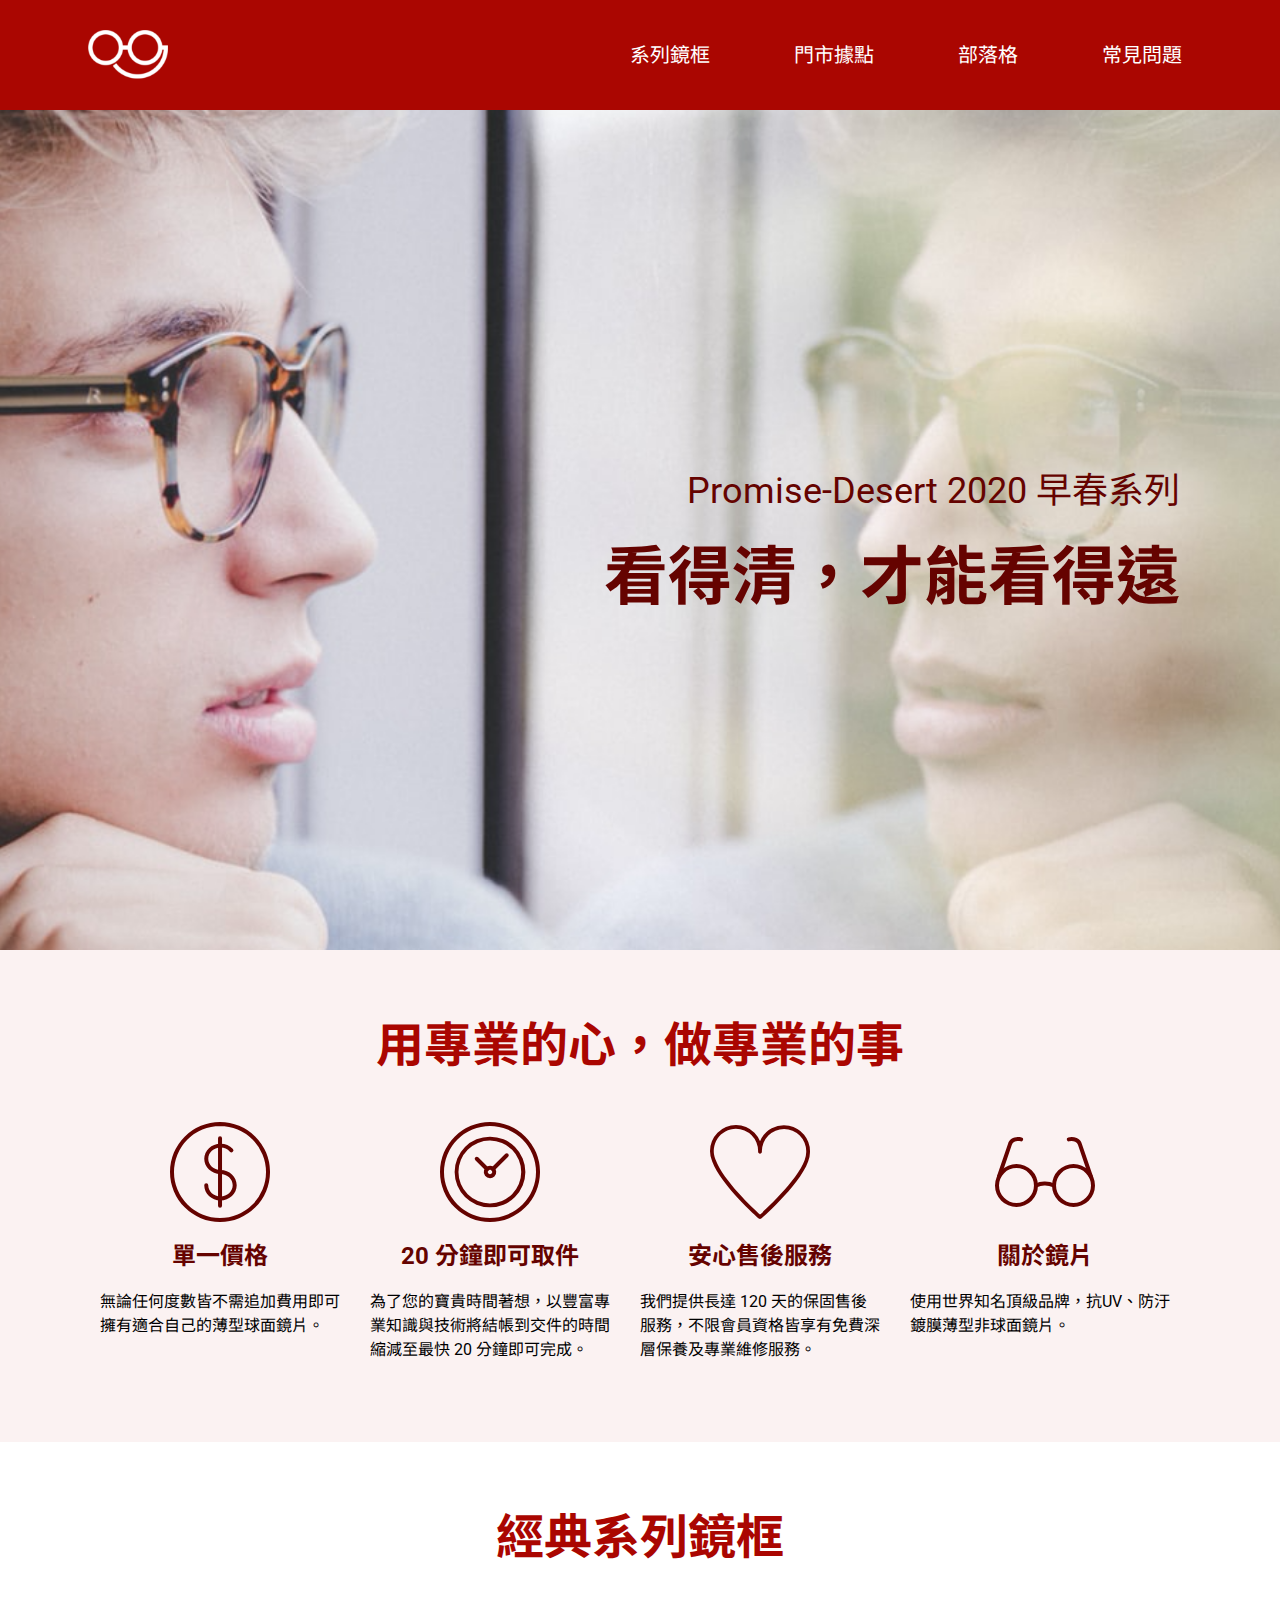
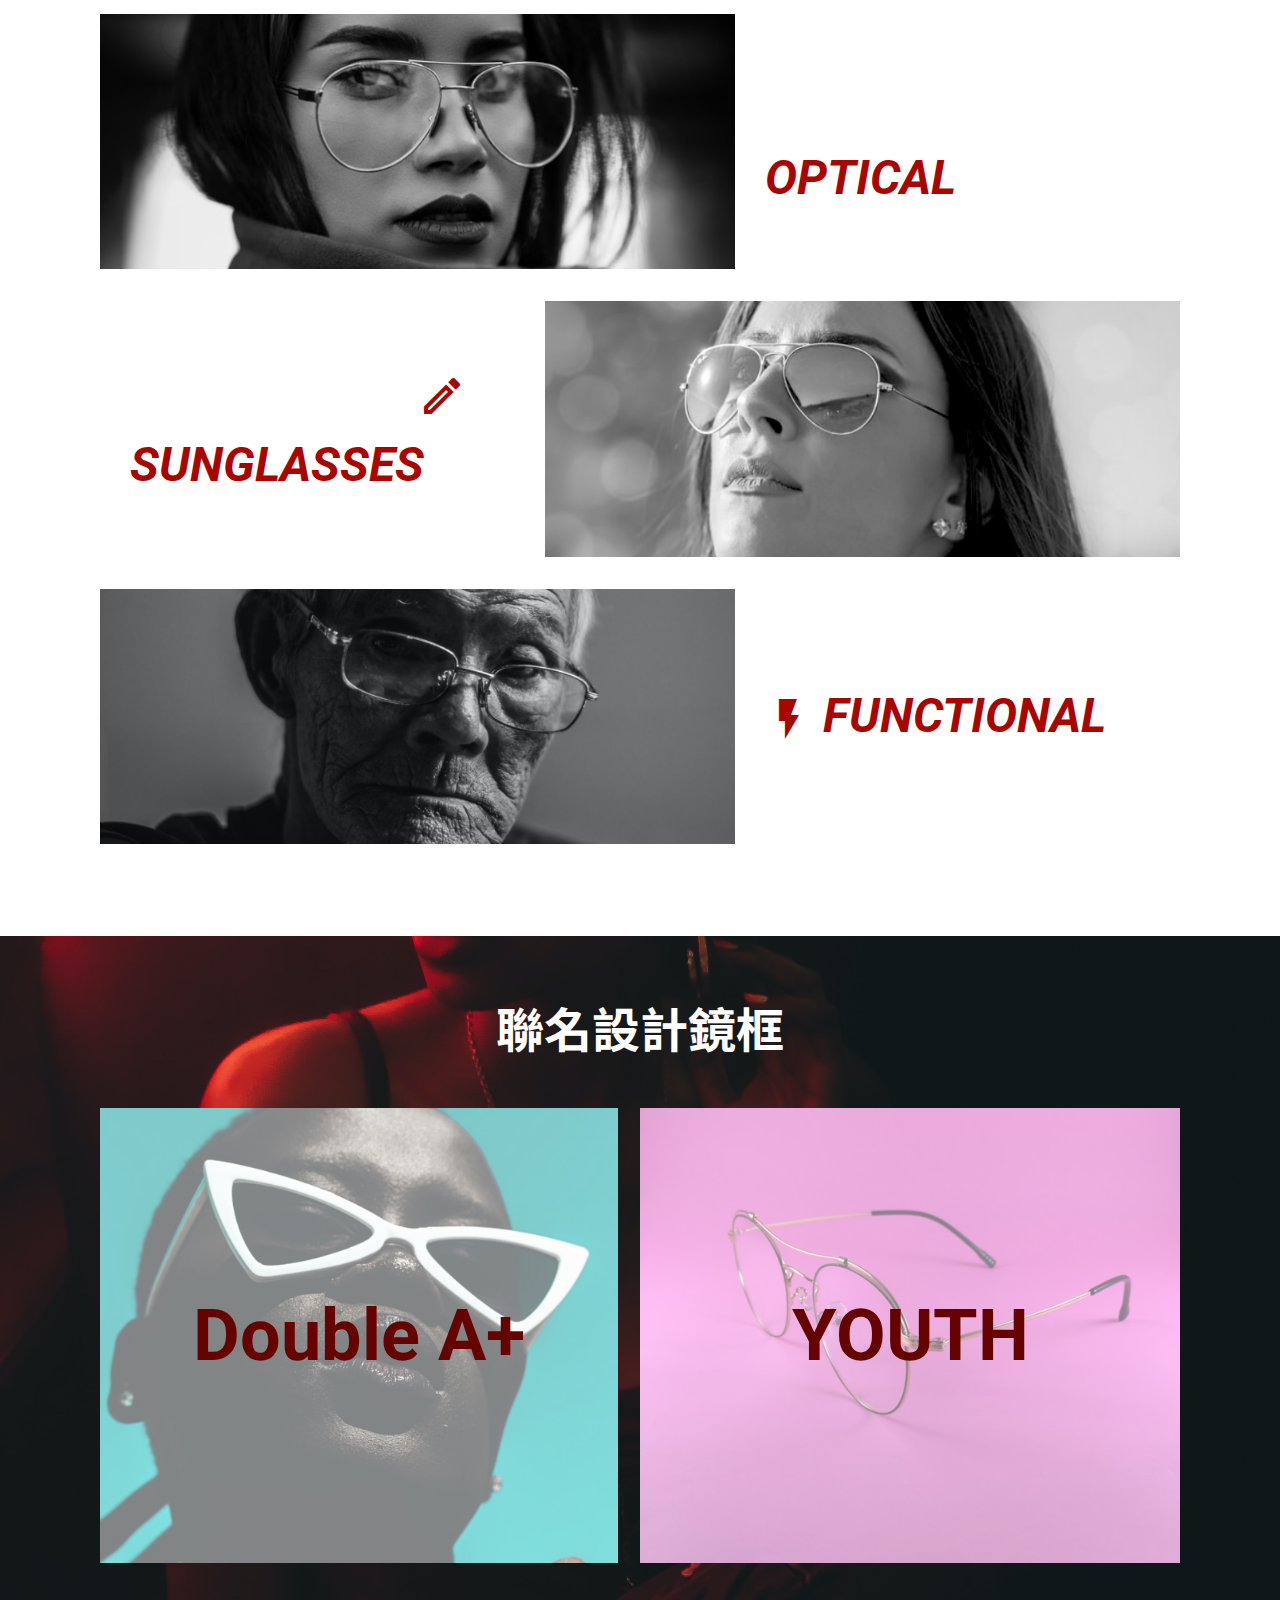
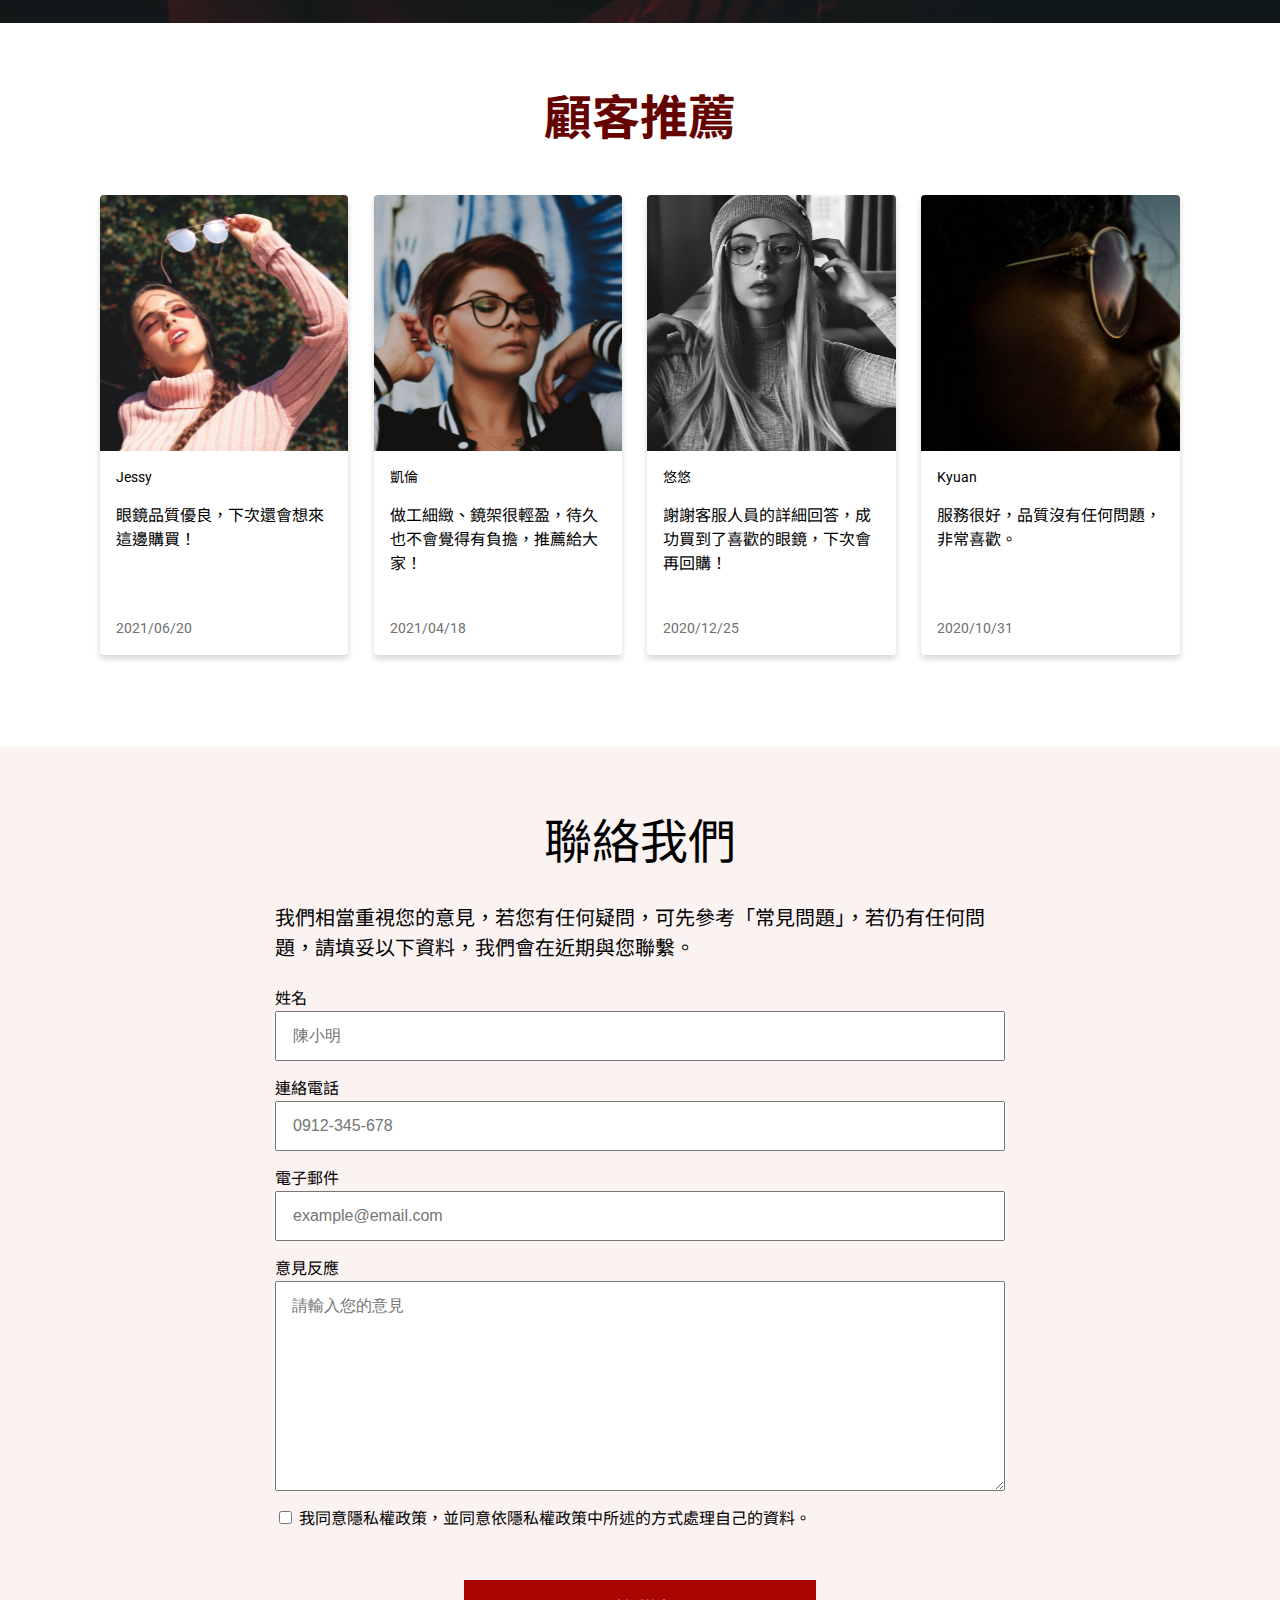
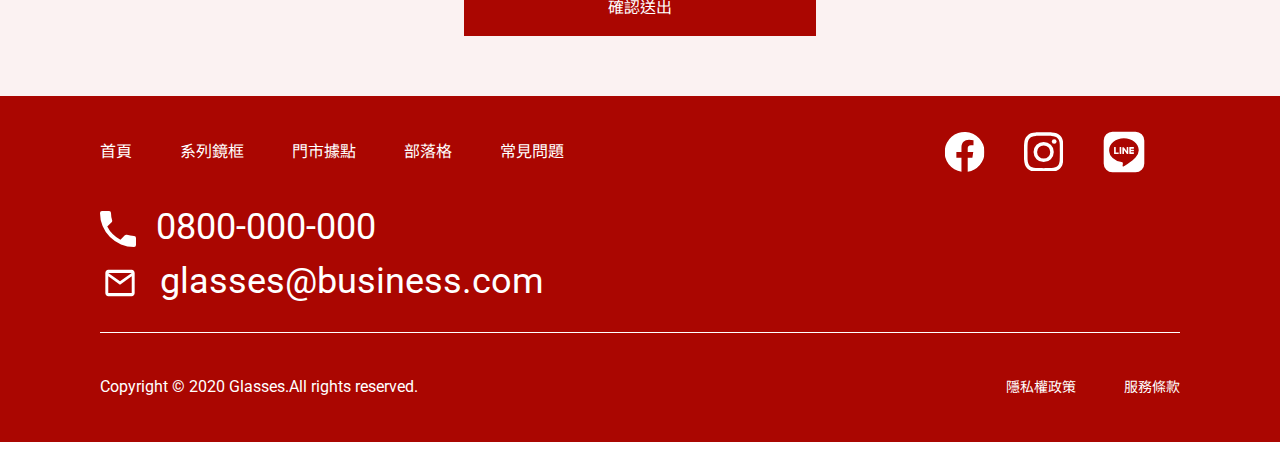
==== commit 1f83af9d: "Update 2021-07-30T03:29:40.524Z" ====
--- a/index.html
+++ b/index.html
@@ -16,9 +16,9 @@
       </a>
       <ul>
         <li class="nav-item"><a href="#" class="nav-link">系列鏡框</a></li>
-        <li class="nav-item"><a href="#" class="nav-link">門市據點</a></li>
+        <li class="nav-item"><a href="store.html" class="nav-link">門市據點</a></li>
         <li class="nav-item"><a href="#" class="nav-link">部落格</a></li>
-        <li class="nav-item"><a href="#" class="nav-link">常見問題</a></li>
+        <li class="nav-item"><a href="qa.html" class="nav-link">常見問題</a></li>
       </ul>
     </header>
 
--- a/assets/style/all.css
+++ b/assets/style/all.css
@@ -65,13 +65,11 @@
 .container {
   max-width: 1110px;
   margin: 0 auto;
+  padding: 0 15px;
   width: 100%; }
   @media (max-width: 768px) {
     .container {
       max-width: 690px; } }
-  @media (max-width: 767px) {
-    .container {
-      padding: 0 15px; } }
 
 .row-reverse {
   -webkit-box-orient: horizontal;
@@ -84,6 +82,19 @@
       -webkit-box-direction: normal;
           -ms-flex-direction: row;
               flex-direction: row; } }
+
+.title {
+  font-size: 3rem;
+  padding-left: 16px;
+  border-left: 8px solid #9F1213;
+  margin-bottom: 60px; }
+  @media (max-width: 768px) {
+    .title {
+      margin-bottom: 40px; } }
+  @media (max-width: 767px) {
+    .title {
+      font-size: 1.75rem;
+      margin-bottom: 24px; } }
 
 .m-0 {
   margin: 0; }
@@ -614,7 +625,7 @@
         top: -2px; }
       .custom-suggest .custom-list .card h3 {
         margin-bottom: 16px;
-        font-size: 14px; }
+        font-size: 0.875rem; }
       .custom-suggest .custom-list .card .thumb {
         padding-top: 256px;
         border-radius: 4px 4px 0 0; }
@@ -648,7 +659,7 @@
       .custom-suggest .custom-list .card p {
         font-size: 16px; }
       .custom-suggest .custom-list .card span {
-        font-size: 14px;
+        font-size: 0.875rem;
         color: #707070; }
 
 .contact {
@@ -710,12 +721,12 @@
       display: inline-block; }
       @media (max-width: 768px) {
         .contact .form-group label {
-          font-size: 14px;
+          font-size: 0.875rem;
           display: inline; } }
     .contact .form-group input, .contact .form-group textarea {
       display: block;
       width: 100%;
-      padding: 14px 1rem;
+      padding: 0.875rem 1rem;
       font-size: 1rem; }
     .contact .form-group input[type="checkbox"] {
       width: inherit;
@@ -726,4 +737,86 @@
           margin-bottom: 0;
           display: inline-block; } }
 
+.store {
+  padding: 96px 0; }
+  .store .card {
+    width: 31%;
+    margin-right: 2%;
+    border: 1px solid #00000020;
+    margin-bottom: 32px; }
+    @media (max-width: 768px) {
+      .store .card {
+        width: 48%; } }
+    @media (max-width: 767px) {
+      .store .card {
+        width: 100%;
+        margin-right: 0; } }
+  .store .card-title {
+    font-size: 1.5rem;
+    padding: 12px 24px;
+    border-bottom: 1px solid #00000020; }
+  .store .card-content {
+    font-size: 1.25rem;
+    padding: 16px 24px; }
+    .store .card-content .icon {
+      vertical-align: middle;
+      margin-right: 12px; }
+  .store .card-btn {
+    text-align: center;
+    display: block;
+    padding: 20px 0;
+    background: #000;
+    color: #fff;
+    -webkit-transition: .3s;
+    -o-transition: .3s;
+    transition: .3s; }
+    .store .card-btn:hover {
+      background: #AA0601; }
+  .store .store-list {
+    display: -webkit-box;
+    display: -ms-flexbox;
+    display: flex;
+    -ms-flex-wrap: wrap;
+        flex-wrap: wrap; }
+  .store .form-group {
+    margin-bottom: 32px; }
+    .store .form-group label {
+      font-size: 1.5rem;
+      margin-right: 20px; }
+    .store .form-group select {
+      padding: 12px 20px;
+      font-size: 18px;
+      width: 33%; }
+
+.qa {
+  padding: 96px 0; }
+  @media (max-width: 767px) {
+    .qa {
+      padding: 28px 0; } }
+  .qa .subtitle {
+    font-size: 2rem;
+    margin-bottom: 36px; }
+    @media (max-width: 767px) {
+      .qa .subtitle {
+        font-size: 1.25rem;
+        margin-bottom: 24px; } }
+  .qa .qa-list {
+    margin-bottom: 64px; }
+    .qa .qa-list .qa-title {
+      margin-bottom: 16px;
+      font-weight: bold;
+      font-size: 1.25rem; }
+      @media (max-width: 767px) {
+        .qa .qa-list .qa-title {
+          font-size: 1rem; } }
+    .qa .qa-list .qa-item {
+      margin-bottom: 32px; }
+    .qa .qa-list .qa-content {
+      padding-left: 95px;
+      max-width: 920px; }
+      @media (max-width: 767px) {
+        .qa .qa-list .qa-content {
+          padding-left: 0;
+          font-size: 0.875rem; } }
+
 /*# sourceMappingURL=all.css.map */
